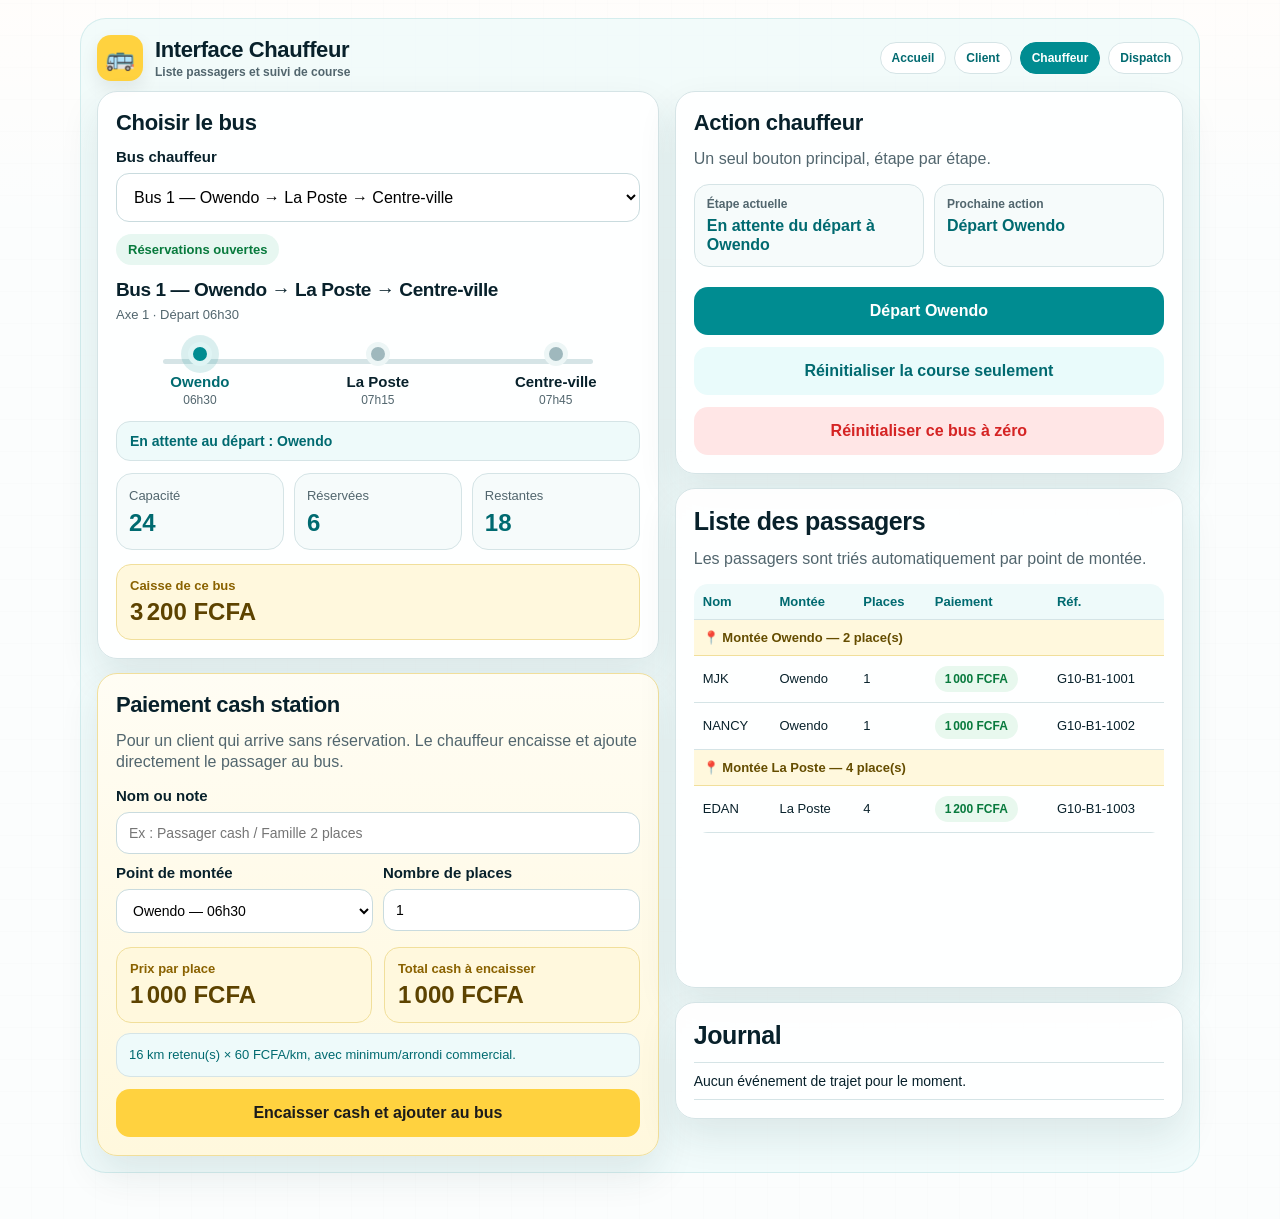
==== chauffeur.html @ 93cd8a5d "Add files via upload" ====
<!DOCTYPE html>
<html lang="fr">
<head>
  <meta charset="UTF-8" />
  <meta name="viewport" content="width=device-width, initial-scale=1.0" />
  <title>G10 TP Transport — Interface Chauffeur</title>
  <link rel="stylesheet" href="styles.css" />
  <style>
    body{
      background:
        linear-gradient(rgba(255,255,255,.78), rgba(255,255,255,.78)),
        repeating-linear-gradient(0deg, transparent 0 31px, rgba(0,0,0,.08) 32px),
        repeating-linear-gradient(90deg, transparent 0 31px, rgba(0,0,0,.08) 32px),
        linear-gradient(180deg,#fff7ef 0%,#eef7f7 18%,#edf7f6 100%);
    }

    .driver-shell{
      max-width: 1120px;
      margin: 0 auto;
      padding: 16px;
      background: rgba(238, 250, 250, .72);
      border: 1px solid rgba(0,140,145,.12);
      border-radius: 26px;
    }

    .driver-main{
      display:grid;
      grid-template-columns: 1.05fr .95fr;
      gap:16px;
      align-items:start;
    }

    .driver-left,
    .driver-right{
      display:flex;
      flex-direction:column;
      gap:14px;
    }

    .compact-card{
      margin-bottom:0;
      padding:18px;
      border-radius:20px;
    }

    .driver-top{
      display:flex;
      align-items:center;
      justify-content:space-between;
      gap:12px;
      margin-bottom:10px;
      flex-wrap:wrap;
    }

    .driver-title{
      display:flex;
      align-items:center;
      gap:12px;
    }

    .mini-logo{
      width:46px;
      height:46px;
      border-radius:14px;
      background:var(--yellow);
      display:grid;
      place-items:center;
      font-size:24px;
      box-shadow:0 8px 18px rgba(0,0,0,.08);
    }

    .driver-title h1{
      font-size:22px;
      margin:0;
    }

    .driver-title p{
      margin:2px 0 0;
      color:var(--muted);
      font-size:12px;
      font-weight:700;
    }

    .top-nav{
      display:flex;
      gap:8px;
      justify-content:flex-end;
      flex-wrap:wrap;
    }

    .top-nav a{
      text-decoration:none;
      padding:8px 11px;
      border-radius:999px;
      font-size:12px;
      font-weight:900;
      color:var(--teal-dark);
      background:#fff;
      border:1px solid var(--line);
    }

    .top-nav a.active{
      color:#fff;
      background:var(--teal);
      border-color:var(--teal);
    }

    .section-title{
      margin:0 0 12px;
      font-size:22px;
      letter-spacing:-.35px;
    }

    .route-card-title{
      margin-top:12px;
    }

    .route-card-title h2{
      margin:4px 0 6px;
      font-size:19px;
    }

    .route-card-title .small{
      margin:0;
    }

    .timeline{
      margin:18px 0 14px;
    }

    .stats.compact-stats{
      grid-template-columns:repeat(3,1fr);
      gap:10px;
      margin-top:12px;
    }

    .stats.compact-stats .stat{
      min-height:72px;
      padding:12px;
    }

    .stats.compact-stats .stat strong{
      font-size:24px;
    }

    .driver-action-grid{
      display:grid;
      grid-template-columns:1fr 1fr;
      gap:10px;
      margin:12px 0;
    }

    .driver-action-box{
      background:var(--soft);
      border:1px solid var(--line);
      border-radius:15px;
      padding:12px;
      min-height:76px;
    }

    .driver-action-box span{
      display:block;
      color:var(--muted);
      font-size:12px;
      font-weight:800;
      margin-bottom:5px;
    }

    .driver-action-box strong{
      display:block;
      font-size:16px;
      color:var(--teal-dark);
      line-height:1.2;
    }

    .primary-action{
      background:var(--teal);
      color:white;
      margin-top:8px;
    }

    .cash-panel{
      margin-bottom:0;
    }

    .cash-panel h2{
      font-size:22px;
    }

    .cash-grid{
      display:grid;
      grid-template-columns:1fr 1fr;
      gap:10px;
    }

    .cash-grid .full{
      grid-column:1/-1;
    }

    .cash-grid input,
    .cash-grid select{
      padding:12px;
      font-size:14px;
    }

    .price-box{
      padding:13px;
      border-radius:15px;
    }

    .price-box strong{
      font-size:24px;
    }

    .passenger-card{
      min-height: 500px;
    }

    .passenger-card table{
      font-size:13px;
    }

    .passenger-card th,
    .passenger-card td{
      padding:10px 9px;
      font-size:13px;
    }

    .message{
      margin-top:10px;
    }

    @media(max-width: 980px){
      .driver-main{
        grid-template-columns:1fr;
      }
      .passenger-card{
        min-height:auto;
      }
    }

    @media(max-width: 640px){
      .driver-shell{
        padding:10px;
        border-radius:18px;
      }
      .compact-card{
        padding:15px;
      }
      .driver-action-grid,
      .cash-grid,
      .stats.compact-stats{
        grid-template-columns:1fr;
      }
      .top-nav{
        justify-content:flex-start;
      }
    }
  </style>
</head>
<body>
  <main class="page">
    <section class="driver-shell">
      <div class="driver-top">
        <div class="driver-title">
          <div class="mini-logo">🚌</div>
          <div>
            <h1>Interface Chauffeur</h1>
            <p>Liste passagers et suivi de course</p>
          </div>
        </div>

        <nav class="top-nav">
          <a href="index.html">Accueil</a>
          <a href="client.html">Client</a>
          <a class="active" href="chauffeur.html">Chauffeur</a>
          <a href="dispatch.html">Dispatch</a>
        </nav>
      </div>

      <section class="driver-main">
        <div class="driver-left">
          <article class="card compact-card">
            <h2 class="section-title">Choisir le bus</h2>

            <label for="busSelect">Bus chauffeur</label>
            <select id="busSelect"></select>

            <div id="busInfo" class="route-card-title"></div>

            <div id="timeline"></div>

            <div class="stats compact-stats">
              <div class="stat"><span>Capacité</span><strong>24</strong></div>
              <div class="stat"><span>Réservées</span><strong id="reservedTotal">0</strong></div>
              <div class="stat"><span>Restantes</span><strong id="remainingTotal">24</strong></div>
            </div>

            <div class="price-box">
              <span>Caisse de ce bus</span>
              <strong id="busRevenue">0 FCFA</strong>
            </div>
          </article>

          <article class="card compact-card cash-panel">
            <h2>Paiement cash station</h2>
            <p class="muted">Pour un client qui arrive sans réservation. Le chauffeur encaisse et ajoute directement le passager au bus.</p>

            <div class="cash-grid">
              <div class="full">
                <label for="cashName">Nom ou note</label>
                <input id="cashName" type="text" placeholder="Ex : Passager cash / Famille 2 places" />
              </div>

              <div>
                <label for="cashBoarding">Point de montée</label>
                <select id="cashBoarding"></select>
              </div>

              <div>
                <label for="cashSeats">Nombre de places</label>
                <input id="cashSeats" type="number" min="1" max="24" value="1" />
              </div>
            </div>

            <div class="price-grid">
              <div class="price-box">
                <span>Prix par place</span>
                <strong id="cashFarePerSeat">—</strong>
              </div>
              <div class="price-box">
                <span>Total cash à encaisser</span>
                <strong id="cashFareTotal">—</strong>
              </div>
            </div>

            <div class="tariff-note" id="cashFareNote">Tarif calculé à 60 FCFA/km, minimum 300 FCFA.</div>

            <button class="primary" id="cashBtn">Encaisser cash et ajouter au bus</button>
          </article>
        </div>

        <div class="driver-right">
          <article class="card compact-card">
            <h2 class="section-title">Action chauffeur</h2>
            <p class="muted">Un seul bouton principal, étape par étape.</p>

            <div class="driver-action-grid">
              <div class="driver-action-box">
                <span>Étape actuelle</span>
                <strong id="currentStep">—</strong>
              </div>
              <div class="driver-action-box">
                <span>Prochaine action</span>
                <strong id="nextAction">—</strong>
              </div>
            </div>

            <button class="primary-action" id="driverBtn">Action</button>
            <button class="secondary" id="resetTripBtn">Réinitialiser la course seulement</button>
            <button class="danger" id="resetBusBtn">Réinitialiser ce bus à zéro</button>

            <div id="message" class="message"></div>
          </article>

          <article class="card compact-card passenger-card">
            <h2>Liste des passagers</h2>
            <p class="muted">Les passagers sont triés automatiquement par point de montée.</p>
            <div id="reservationTable"></div>
          </article>

          <article class="card compact-card">
            <h2>Journal</h2>
            <ul id="tripLog" class="log"></ul>
          </article>
        </div>
      </section>
    </section>
  </main>

  <script src="app.js"></script>
  <script>
    const busSelect = document.getElementById("busSelect");
    const timeline = document.getElementById("timeline");
    const busInfo = document.getElementById("busInfo");
    const reservationTable = document.getElementById("reservationTable");
    const msg = document.getElementById("message");
    const cashBoarding = document.getElementById("cashBoarding");

    G10TP.fillBusSelect(busSelect);

    function currentBusId(){ return busSelect.value; }

    function render(){
      const state = G10TP.loadState();
      const busDef = G10TP.getBusDef(currentBusId());
      const busState = state.buses[currentBusId()];
      const status = G10TP.currentStatus(busState);
      const step = G10TP.getStepText(busDef, busState);

      busInfo.innerHTML = `
        <span class="${status.cls}">${status.label}</span>
        <h2>${busDef.label} — ${busDef.routeName}</h2>
        <p class="small">${busDef.axis} · Départ ${busDef.startTime}</p>
      `;

      const previousCashBoarding = cashBoarding.value;
      G10TP.fillBoardingSelect(cashBoarding, busDef);
      if(previousCashBoarding){
        const exists = [...cashBoarding.options].some(o => o.value === previousCashBoarding);
        if(exists) cashBoarding.value = previousCashBoarding;
      }

      G10TP.renderTimeline(timeline, busDef, busState);
      document.getElementById("reservedTotal").textContent = G10TP.totalReserved(busState);
      document.getElementById("remainingTotal").textContent = G10TP.remainingSeats(busState);
      document.getElementById("busRevenue").textContent = G10TP.formatMoney(G10TP.busRevenue(busState));

      document.getElementById("currentStep").textContent = step.current;
      document.getElementById("nextAction").textContent = step.action;
      document.getElementById("driverBtn").textContent = step.action;
      document.getElementById("driverBtn").disabled = G10TP.isTripFinished(busDef, busState);

      G10TP.renderReservationTable(reservationTable, busDef, busState);
      updateCashFare();

      if(busState.log.length === 0){
        document.getElementById("tripLog").innerHTML = "<li>Aucun événement de trajet pour le moment.</li>";
      } else {
        document.getElementById("tripLog").innerHTML = busState.log.map(item => `<li><time>${item.time}</time>${item.text}</li>`).join("");
      }
    }

    function show(text, type="ok"){
      msg.textContent = text;
      msg.className = "message " + (type === "error" ? "err" : type === "info" ? "info" : "ok");
    }

    function updateCashFare(){
      const seats = parseInt(document.getElementById("cashSeats").value, 10) || 0;
      const fare = G10TP.farePerSeat(currentBusId(), cashBoarding.value);
      const km = G10TP.kmForFare(currentBusId(), cashBoarding.value);

      document.getElementById("cashFarePerSeat").textContent = G10TP.formatMoney(fare);
      document.getElementById("cashFareTotal").textContent = fare === null ? "Tarif à confirmer" : G10TP.formatMoney(fare * seats);
      document.getElementById("cashFareNote").textContent = fare === null
        ? "Tarif à confirmer après validation de la distance."
        : `${km} km retenu(s) × 60 FCFA/km, avec minimum/arrondi commercial.`;

      document.getElementById("cashBtn").disabled = fare === null;
    }

    document.getElementById("cashBtn").addEventListener("click", () => {
      const result = G10TP.addCashPassenger(currentBusId(), {
        name:document.getElementById("cashName").value,
        boarding:cashBoarding.value,
        seats:parseInt(document.getElementById("cashSeats").value, 10)
      });

      render();
      show(result.message, result.ok ? "ok" : "error");

      if(result.ok){
        document.getElementById("cashName").value = "";
        document.getElementById("cashSeats").value = 1;
      }
    });

    document.getElementById("cashSeats").addEventListener("input", updateCashFare);
    cashBoarding.addEventListener("change", updateCashFare);

    document.getElementById("driverBtn").addEventListener("click", () => {
      G10TP.advanceTrip(currentBusId());
      render();
      show("Étape de course mise à jour.");
    });

    document.getElementById("resetTripBtn").addEventListener("click", () => {
      G10TP.resetTripOnly(currentBusId());
      render();
      show("Course réinitialisée. Les passagers sont conservés.", "info");
    });

    document.getElementById("resetBusBtn").addEventListener("click", () => {
      G10TP.resetBusFull(currentBusId());
      render();
      show("Bus réinitialisé : course, journal et passagers supprimés.");
    });

    busSelect.addEventListener("change", render);
    render();
  </script>
</body>
</html>
---- styles.css ----
:root{
  --teal:#008c91;
  --teal-dark:#006a70;
  --yellow:#ffd23f;
  --bg:#eef7f7;
  --card:#fff;
  --text:#08212b;
  --muted:#52666e;
  --line:#d5e4e6;
  --green:#e8f8ee;
  --green-text:#087a3d;
  --red:#ffe4e4;
  --red-text:#c02121;
  --blue:#e8f1ff;
  --blue-text:#1553a3;
  --orange:#fff4de;
  --orange-text:#a25d00;
  --soft:#f6fbfb;
}
*{box-sizing:border-box}
body{
  margin:0;
  font-family:Arial, Helvetica, sans-serif;
  background:linear-gradient(180deg,#fff7ef 0%,var(--bg) 18%,#edf7f6 100%);
  color:var(--text);
}
.page{max-width:1180px;margin:0 auto;padding:18px 18px 46px}
.topbar{
  display:flex;align-items:center;justify-content:space-between;gap:14px;margin-bottom:16px;flex-wrap:wrap;
}
.brand{display:flex;align-items:center;gap:14px}
.logo{
  width:60px;height:60px;border-radius:18px;background:var(--yellow);
  display:grid;place-items:center;font-size:31px;box-shadow:0 8px 18px rgba(0,0,0,.08);flex:0 0 auto;
}
h1{margin:0;font-size:25px;letter-spacing:-.4px}
.brand p{margin:3px 0 0;color:var(--muted);font-size:14px}
.nav{display:flex;gap:8px;flex-wrap:wrap}
.nav a{
  text-decoration:none;background:#fff;border:1px solid var(--line);color:var(--teal-dark);
  padding:10px 13px;border-radius:999px;font-weight:900;font-size:14px;
}
.nav a.active{background:var(--teal);color:white;border-color:var(--teal)}
.card{
  background:rgba(255,255,255,.94);
  border:1px solid var(--line);border-radius:24px;padding:24px;
  box-shadow:0 18px 38px rgba(26,66,72,.10);margin-bottom:18px;
}
.grid{display:grid;grid-template-columns:1fr 1fr;gap:18px;align-items:start}
.grid-3{display:grid;grid-template-columns:repeat(3,1fr);gap:14px}
h2,h3{margin:0 0 12px;letter-spacing:-.4px}
h2{font-size:25px} h3{font-size:22px}
.muted{color:var(--muted);line-height:1.35;margin:0 0 14px}
.pill{
  display:inline-block;padding:8px 12px;border-radius:999px;font-weight:900;font-size:13px;margin-bottom:10px;
}
.pill-open{background:#e7f7f1;color:var(--green-text)}
.pill-full{background:#ffe4e4;color:var(--red-text)}
.pill-road{background:var(--blue);color:var(--blue-text)}
.pill-stop{background:var(--orange);color:var(--orange-text)}
.pill-neutral{background:#eefafa;color:var(--teal-dark)}
.stats{display:grid;grid-template-columns:repeat(3,1fr);gap:12px;margin:16px 0 4px}
.stat{
  background:var(--soft);border:1px solid var(--line);border-radius:16px;padding:14px;min-height:80px;
}
.stat span{color:var(--muted);font-size:13px}
.stat strong{display:block;margin-top:5px;font-size:28px;color:var(--teal-dark)}
label{display:block;font-weight:900;margin-bottom:8px;font-size:15px}
input,select{
  width:100%;padding:14px 13px;border:1px solid #c9dbde;border-radius:13px;font-size:16px;background:#fff;
}
input:focus,select:focus{outline:2px solid rgba(0,140,145,.18);border-color:var(--teal)}
.form-grid{display:grid;grid-template-columns:1fr 1fr;gap:13px}
.full{grid-column:1/-1}
button{
  width:100%;border:0;border-radius:14px;padding:15px 16px;font-weight:900;cursor:pointer;font-size:16px;margin-top:12px;
}
button:disabled{opacity:.55;cursor:not-allowed}
.primary{background:var(--yellow);color:#1b1b1b}
.driver-btn{background:var(--teal);color:white}
.secondary{background:#e9fbfb;color:var(--teal-dark)}
.danger{background:#ffe6e6;color:#d52424}
.message{margin-top:15px;padding:13px 14px;border-radius:13px;display:none;line-height:1.35}
.ok{display:block;background:var(--green);border:1px solid #bceacb;color:var(--green-text)}
.err{display:block;background:var(--red);border:1px solid #ffc7c7;color:var(--red-text)}
.info{display:block;background:var(--blue);border:1px solid #cbdcff;color:var(--blue-text)}
.timeline{display:grid;grid-template-columns:repeat(4,1fr);gap:10px;position:relative;margin:24px 4px 20px}
.timeline:before{
  content:"";position:absolute;height:5px;background:var(--line);left:9%;right:9%;top:17px;border-radius:999px;z-index:0;
}
.timeline.stops-3{grid-template-columns:repeat(3,1fr)}
.timeline.progress-0:before{background:var(--line)}
.timeline.progress-1:before{background:linear-gradient(90deg,var(--teal) 0%,var(--teal) 25%,var(--line) 25%,var(--line) 100%)}
.timeline.progress-2:before{background:linear-gradient(90deg,var(--teal) 0%,var(--teal) 50%,var(--line) 50%,var(--line) 100%)}
.timeline.progress-3:before{background:linear-gradient(90deg,var(--teal) 0%,var(--teal) 75%,var(--line) 75%,var(--line) 100%)}
.timeline.progress-4:before{background:var(--teal)}
.stop{text-align:center;position:relative;z-index:1}
.dot{
  width:24px;height:24px;border-radius:50%;background:#9fb8bd;border:5px solid #edf6f6;margin:0 auto 7px;
}
.stop.done .dot,.stop.active .dot{background:var(--teal);border-color:#dff4f4}
.stop.active strong{color:var(--teal-dark)}
.stop strong{display:block;font-size:15px}
.stop span{display:block;color:var(--muted);font-size:12px;margin-top:3px}
table{width:100%;border-collapse:collapse;margin-top:12px;overflow:hidden;border-radius:14px}
th{background:#eefafa;color:var(--teal-dark);text-align:left;padding:12px 10px;font-size:14px;border-bottom:1px solid var(--line)}
td{padding:11px 10px;border-bottom:1px solid var(--line);font-size:14px}
.group-row td{background:#fff8dd;color:#654d00;font-weight:900;border-bottom:1px solid #f1df9b}
.empty{text-align:center;color:var(--muted);padding:20px 12px;border:1px dashed var(--line);border-radius:14px;background:#fbffff;margin-top:12px}
.bus-card{
  border:1px solid var(--line);border-radius:18px;padding:16px;background:#fbffff;
}
.bus-card h3{font-size:19px;margin-bottom:6px}
.small{font-size:13px;color:var(--muted);line-height:1.3}
.log{list-style:none;padding:0;margin:12px 0 0;border-top:1px solid var(--line)}
.log li{padding:10px 0;border-bottom:1px solid var(--line);font-size:14px}
.log time{color:var(--muted);font-weight:900;margin-right:8px}
@media(max-width:900px){
  .grid,.grid-3,.stats,.form-grid{grid-template-columns:1fr}
  .page{padding:12px}.card{padding:19px}.timeline{grid-template-columns:1fr}.timeline:before{display:none}
}


/* V2 Dispatch status enhancements */
.status-line{
  margin:10px 0 0;
  font-weight:900;
  font-size:14px;
  color:var(--teal-dark);
}
.status-line.road{color:var(--blue-text)}
.status-line.stop{color:var(--orange-text)}
.status-line.wait{color:var(--muted)}
.status-line.done{color:var(--green-text)}
.status-line.full{color:var(--red-text)}

.bus-card.bus-open{border-left:7px solid #17a66a}
.bus-card.bus-partial{border-left:7px solid var(--yellow)}
.bus-card.bus-full{border-left:7px solid #d52424}
.bus-card.bus-road{border-left:7px solid #1553a3}
.bus-card.bus-stop{border-left:7px solid #a25d00}
.bus-card.bus-done{border-left:7px solid #087a3d}

.stat.full{
  background:#ffe4e4;
  border-color:#ffc7c7;
}
.stat.full span,
.stat.full strong{
  color:#c02121;
}
.stat.partial{
  background:#fff8dd;
  border-color:#f1df9b;
}
.stat.partial span,
.stat.partial strong{
  color:#8a6200;
}
.stat.open{
  background:#e8f8ee;
  border-color:#bceacb;
}
.stat.open span,
.stat.open strong{
  color:#087a3d;
}
.stat.zero{
  background:#f1f4f5;
  border-color:#d6dee0;
}
.stat.zero span,
.stat.zero strong{
  color:#6b7b80;
}

.badge-row{
  display:flex;
  flex-wrap:wrap;
  gap:8px;
  margin:8px 0 10px;
}
.badge{
  display:inline-block;
  padding:6px 10px;
  border-radius:999px;
  font-weight:900;
  font-size:12px;
}
.badge-full{background:#ffe4e4;color:#c02121}
.badge-partial{background:#fff4de;color:#a25d00}
.badge-open{background:#e7f7f1;color:#087a3d}
.badge-road{background:#e8f1ff;color:#1553a3}
.badge-stop{background:#fff4de;color:#a25d00}
.badge-wait{background:#eefafa;color:#006a70}
.badge-done{background:#e8f8ee;color:#087a3d}


/* V3 Dynamic route timeline */
.timeline{
  --progress:0%;
}
.timeline:before{
  background:var(--line) !important;
}
.timeline:after{
  content:"";
  position:absolute;
  height:5px;
  background:var(--teal);
  left:9%;
  top:17px;
  width:calc((82%) * var(--progress-num, 0));
  border-radius:999px;
  z-index:0;
  transition:width .35s ease;
}
.timeline.stops-3:after{
  left:11%;
  width:calc((78%) * var(--progress-num, 0));
}
.timeline.progress-0:after{--progress-num:0}
.timeline.progress-1:after{--progress-num:.5}
.timeline.progress-2:after{--progress-num:.5}
.timeline.progress-3:after{--progress-num:1}
.timeline.progress-4:after{--progress-num:1}

.timeline .stop.active .dot{
  box-shadow:0 0 0 7px rgba(0,140,145,.14);
}
.timeline .stop.moving .dot{
  background:var(--yellow);
  border-color:#fff4bd;
  box-shadow:0 0 0 7px rgba(255,210,63,.25);
}
.timeline .stop.moving strong{
  color:#8a6200;
}
.route-motion{
  margin-top:12px;
  padding:11px 13px;
  border-radius:14px;
  background:#e8f1ff;
  border:1px solid #cbdcff;
  color:#1553a3;
  font-weight:900;
  font-size:14px;
}
.route-motion.stop{
  background:#fff4de;
  border-color:#f1df9b;
  color:#a25d00;
}
.route-motion.wait{
  background:#eefafa;
  border-color:#d5e4e6;
  color:#006a70;
}
.route-motion.done{
  background:#e8f8ee;
  border-color:#bceacb;
  color:#087a3d;
}


/* V4 — Paiement / tarifs */
.price-box{
  background:#fff8dd;
  border:1px solid #f1df9b;
  border-radius:18px;
  padding:16px;
  margin-top:14px;
}
.price-box span{
  display:block;
  color:#8a6200;
  font-size:13px;
  font-weight:900;
}
.price-box strong{
  display:block;
  margin-top:5px;
  color:#5d4300;
  font-size:30px;
}
.price-grid{
  display:grid;
  grid-template-columns:1fr 1fr;
  gap:12px;
}
.payment-paid{
  background:#e8f8ee;
  color:#087a3d;
}
.payment-cash{
  background:#fff4de;
  color:#a25d00;
}
.payment-pending{
  background:#ffe4e4;
  color:#c02121;
}
.cash-panel{
  background:linear-gradient(180deg,#fffdf4,#fff8dd);
  border:1px solid #f1df9b;
  border-radius:20px;
  padding:18px;
}
.money{
  font-weight:900;
  color:#006a70;
}
.tariff-note{
  margin-top:10px;
  padding:12px;
  border-radius:14px;
  background:#eefafa;
  border:1px solid #d5e4e6;
  color:#006a70;
  font-size:13px;
  line-height:1.35;
}
@media(max-width:900px){
  .price-grid{grid-template-columns:1fr}
}
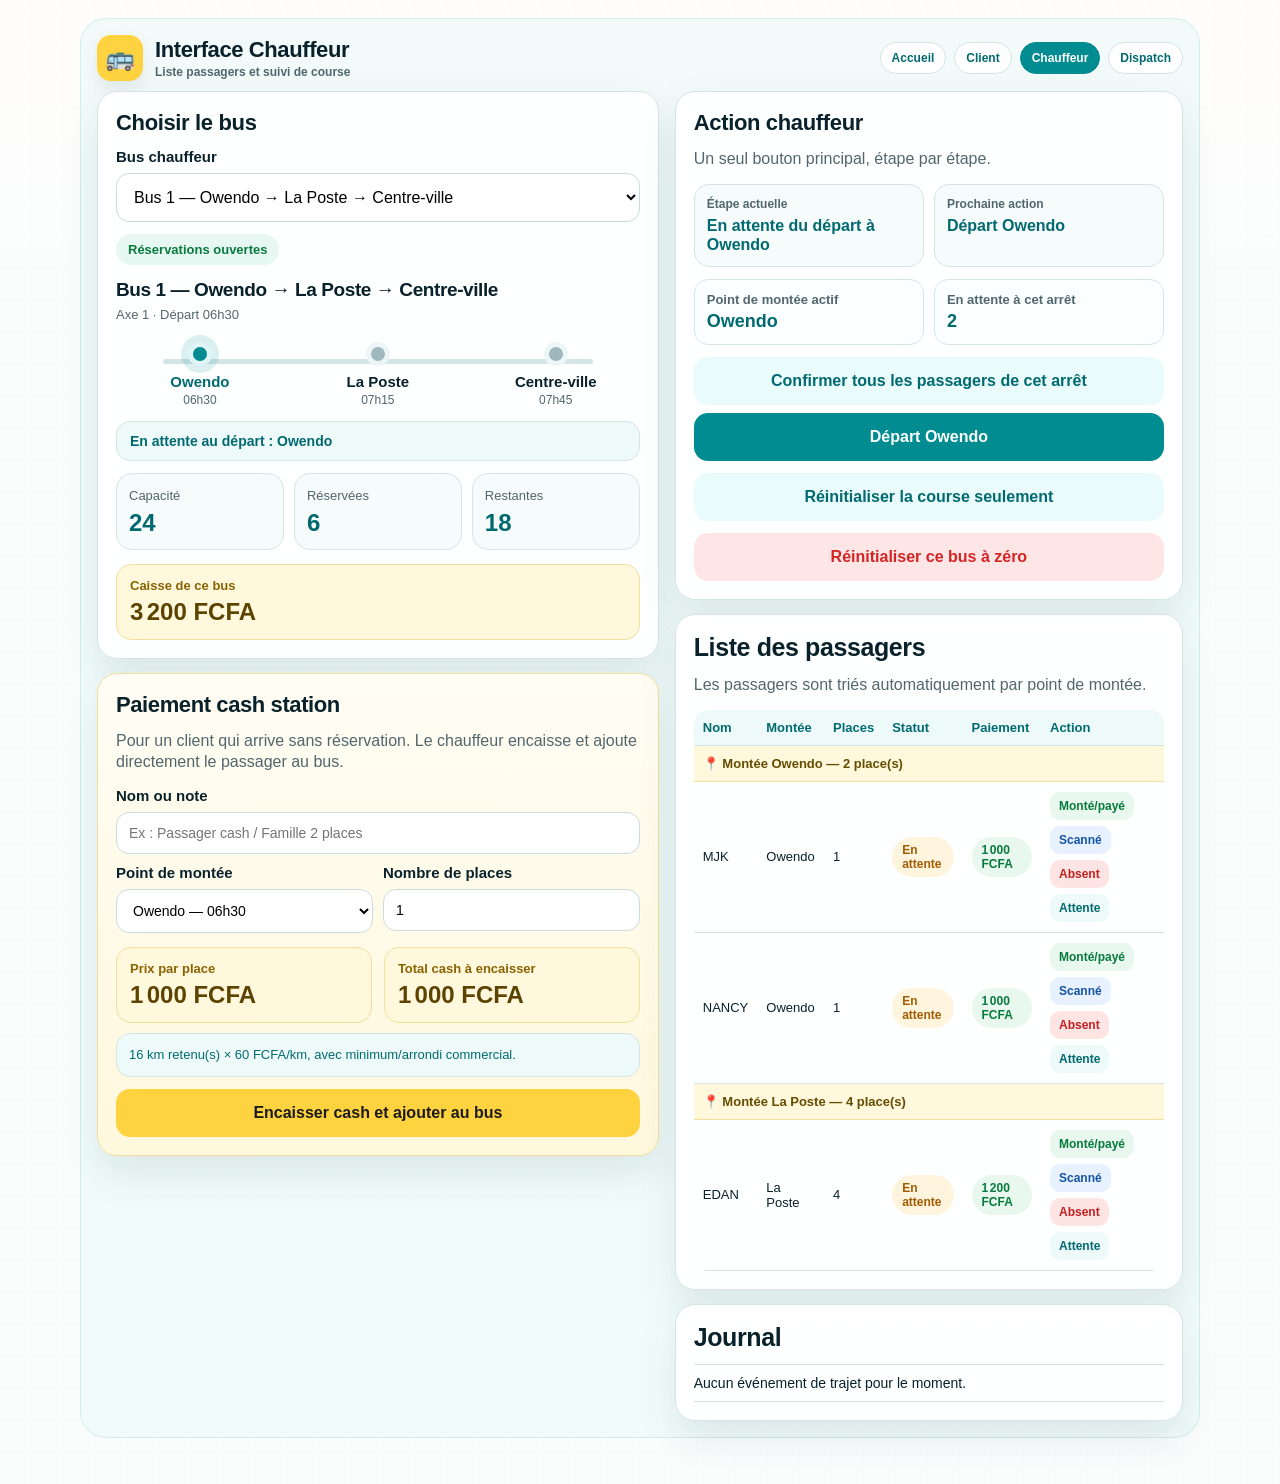
==== commit 6e1a985f: "Add files via upload" ====
--- a/chauffeur.html
+++ b/chauffeur.html
@@ -356,6 +356,18 @@
               </div>
             </div>
 
+            <div class="stop-actions">
+              <div class="stop-action-box">
+                <span>Point de montée actif</span>
+                <strong id="activeBoardingStop">—</strong>
+              </div>
+              <div class="stop-action-box">
+                <span>En attente à cet arrêt</span>
+                <strong id="waitingAtStop">0</strong>
+              </div>
+            </div>
+
+            <button class="secondary" id="confirmAllBtn">Confirmer tous les passagers de cet arrêt</button>
             <button class="primary-action" id="driverBtn">Action</button>
             <button class="secondary" id="resetTripBtn">Réinitialiser la course seulement</button>
             <button class="danger" id="resetBusBtn">Réinitialiser ce bus à zéro</button>
@@ -421,7 +433,16 @@
       document.getElementById("driverBtn").textContent = step.action;
       document.getElementById("driverBtn").disabled = G10TP.isTripFinished(busDef, busState);
 
-      G10TP.renderReservationTable(reservationTable, busDef, busState);
+      const activeStop = G10TP.currentBoardingStopForDeparture(busDef, busState);
+      document.getElementById("activeBoardingStop").textContent = activeStop || "Aucun";
+      const waitingAtStop = activeStop
+        ? busState.reservations
+            .filter(r => r.boarding === activeStop && G10TP.passengerStatusLabel(r) === "En attente")
+            .reduce((sum, r) => sum + Number(r.seats || 0), 0)
+        : 0;
+      document.getElementById("waitingAtStop").textContent = waitingAtStop;
+
+      renderPassengerActions(busDef, busState);
       updateCashFare();
 
       if(busState.log.length === 0){
@@ -434,6 +455,93 @@
     function show(text, type="ok"){
       msg.textContent = text;
       msg.className = "message " + (type === "error" ? "err" : type === "info" ? "info" : "ok");
+    }
+
+
+    function renderPassengerActions(busDef, busState){
+      if(busState.reservations.length === 0){
+        reservationTable.innerHTML = '<div class="empty">Aucun passager pour ce bus.</div>';
+        return;
+      }
+
+      const sorted = G10TP.sortedReservations
+        ? G10TP.sortedReservations(busDef, busState)
+        : [...busState.reservations];
+
+      let html = `
+        <table>
+          <thead>
+            <tr>
+              <th>Nom</th>
+              <th>Montée</th>
+              <th>Places</th>
+              <th>Statut</th>
+              <th>Paiement</th>
+              <th>Action</th>
+            </tr>
+          </thead>
+          <tbody>
+      `;
+
+      let currentGroup = "";
+
+      sorted.forEach(r => {
+        if(r.boarding !== currentGroup){
+          currentGroup = r.boarding;
+          const groupSeats = busState.reservations
+            .filter(x => x.boarding === currentGroup)
+            .reduce((sum, x) => sum + Number(x.seats || 0), 0);
+
+          html += `
+            <tr class="group-row">
+              <td colspan="6">📍 Montée ${currentGroup} — ${groupSeats} place(s)</td>
+            </tr>
+          `;
+        }
+
+        const status = G10TP.passengerStatusLabel(r);
+        const disabledBoarded = status === "Monté et payé" ? "disabled" : "";
+        const disabledScanned = status === "Monté et scanné" ? "disabled" : "";
+        const disabledAbsent = status === "Absent" ? "disabled" : "";
+
+        html += `
+          <tr>
+            <td>${escapeHtml(r.name)}</td>
+            <td>${escapeHtml(r.boarding)}</td>
+            <td>${r.seats}</td>
+            <td><span class="badge ${G10TP.passengerStatusClass(r)}">${escapeHtml(status)}</span></td>
+            <td><span class="badge ${r.paymentMethod === "Cash chauffeur" ? "payment-cash" : "payment-paid"}">${G10TP.formatMoney(r.totalAmount || 0)}</span></td>
+            <td>
+              <div class="passenger-actions">
+                <button class="btn-mini-ok" data-status="Monté et payé" data-passenger="${r.id}" ${disabledBoarded}>Monté/payé</button>
+                <button class="btn-mini-scan" data-status="Monté et scanné" data-passenger="${r.id}" ${disabledScanned}>Scanné</button>
+                <button class="btn-mini-absent" data-status="Absent" data-passenger="${r.id}" ${disabledAbsent}>Absent</button>
+                <button class="btn-mini-reset" data-status="En attente" data-passenger="${r.id}">Attente</button>
+              </div>
+            </td>
+          </tr>
+        `;
+      });
+
+      html += "</tbody></table>";
+      reservationTable.innerHTML = html;
+
+      reservationTable.querySelectorAll("button[data-passenger]").forEach(btn => {
+        btn.addEventListener("click", () => {
+          const result = G10TP.setPassengerStatus(currentBusId(), btn.dataset.passenger, btn.dataset.status);
+          render();
+          show(result.message, result.ok ? "ok" : "error");
+        });
+      });
+    }
+
+    function escapeHtml(value){
+      return String(value ?? "")
+        .replaceAll("&","&amp;")
+        .replaceAll("<","&lt;")
+        .replaceAll(">","&gt;")
+        .replaceAll('"',"&quot;")
+        .replaceAll("'","&#039;");
     }
 
     function updateCashFare(){
@@ -469,6 +577,12 @@
     document.getElementById("cashSeats").addEventListener("input", updateCashFare);
     cashBoarding.addEventListener("change", updateCashFare);
 
+    document.getElementById("confirmAllBtn").addEventListener("click", () => {
+      const result = G10TP.confirmAllAtCurrentStop(currentBusId());
+      render();
+      show(result.message, result.ok ? "ok" : "error");
+    });
+
     document.getElementById("driverBtn").addEventListener("click", () => {
       G10TP.advanceTrip(currentBusId());
       render();
--- a/styles.css
+++ b/styles.css
@@ -324,3 +324,155 @@
 @media(max-width:900px){
   .price-grid{grid-template-columns:1fr}
 }
+
+
+/* V6 — Dispatch info passenger details */
+.info-btn{
+  margin-top:10px;
+  background:#ffffff;
+  color:var(--teal-dark);
+  border:1px solid var(--line);
+  padding:10px 12px;
+  font-size:14px;
+}
+.info-btn:hover{
+  background:#eefafa;
+}
+.dispatch-card-actions{
+  display:grid;
+  grid-template-columns:1fr;
+  gap:8px;
+  margin-top:10px;
+}
+.modal-backdrop{
+  position:fixed;
+  inset:0;
+  background:rgba(8,33,43,.45);
+  display:none;
+  align-items:center;
+  justify-content:center;
+  padding:18px;
+  z-index:999;
+}
+.modal-backdrop.open{
+  display:flex;
+}
+.modal{
+  width:min(920px, 96vw);
+  max-height:88vh;
+  overflow:auto;
+  background:white;
+  border-radius:24px;
+  border:1px solid var(--line);
+  box-shadow:0 28px 80px rgba(0,0,0,.28);
+  padding:22px;
+}
+.modal-head{
+  display:flex;
+  align-items:flex-start;
+  justify-content:space-between;
+  gap:16px;
+  margin-bottom:14px;
+}
+.modal-head h2{
+  margin:0 0 4px;
+}
+.close-btn{
+  width:auto;
+  margin:0;
+  padding:9px 12px;
+  background:#ffe6e6;
+  color:#d52424;
+  border-radius:12px;
+}
+.info-summary{
+  display:grid;
+  grid-template-columns:repeat(3,1fr);
+  gap:12px;
+  margin:14px 0;
+}
+.info-summary .stat{
+  min-height:70px;
+}
+.info-section-title{
+  margin:18px 0 8px;
+  font-size:18px;
+}
+@media(max-width:700px){
+  .info-summary{grid-template-columns:1fr}
+  .modal{padding:16px}
+}
+
+
+/* V7 — Statuts passagers */
+.status-wait{
+  background:#fff4de;
+  color:#a25d00;
+}
+.status-boarded{
+  background:#e8f8ee;
+  color:#087a3d;
+}
+.status-scanned{
+  background:#e8f1ff;
+  color:#1553a3;
+}
+.status-absent{
+  background:#ffe4e4;
+  color:#c02121;
+}
+.passenger-actions{
+  display:flex;
+  gap:6px;
+  flex-wrap:wrap;
+}
+.passenger-actions button{
+  width:auto;
+  margin:0;
+  padding:7px 9px;
+  font-size:12px;
+  border-radius:10px;
+}
+.btn-mini-ok{
+  background:#e8f8ee;
+  color:#087a3d;
+}
+.btn-mini-scan{
+  background:#e8f1ff;
+  color:#1553a3;
+}
+.btn-mini-absent{
+  background:#ffe4e4;
+  color:#c02121;
+}
+.btn-mini-reset{
+  background:#eefafa;
+  color:#006a70;
+}
+.stop-actions{
+  display:grid;
+  grid-template-columns:1fr 1fr;
+  gap:10px;
+  margin:10px 0 0;
+}
+.stop-action-box{
+  border:1px solid var(--line);
+  border-radius:14px;
+  background:#fbffff;
+  padding:12px;
+}
+.stop-action-box span{
+  color:var(--muted);
+  font-size:13px;
+  font-weight:900;
+  display:block;
+  margin-bottom:4px;
+}
+.stop-action-box strong{
+  color:var(--teal-dark);
+  display:block;
+  font-size:18px;
+}
+@media(max-width:700px){
+  .stop-actions{grid-template-columns:1fr}
+}
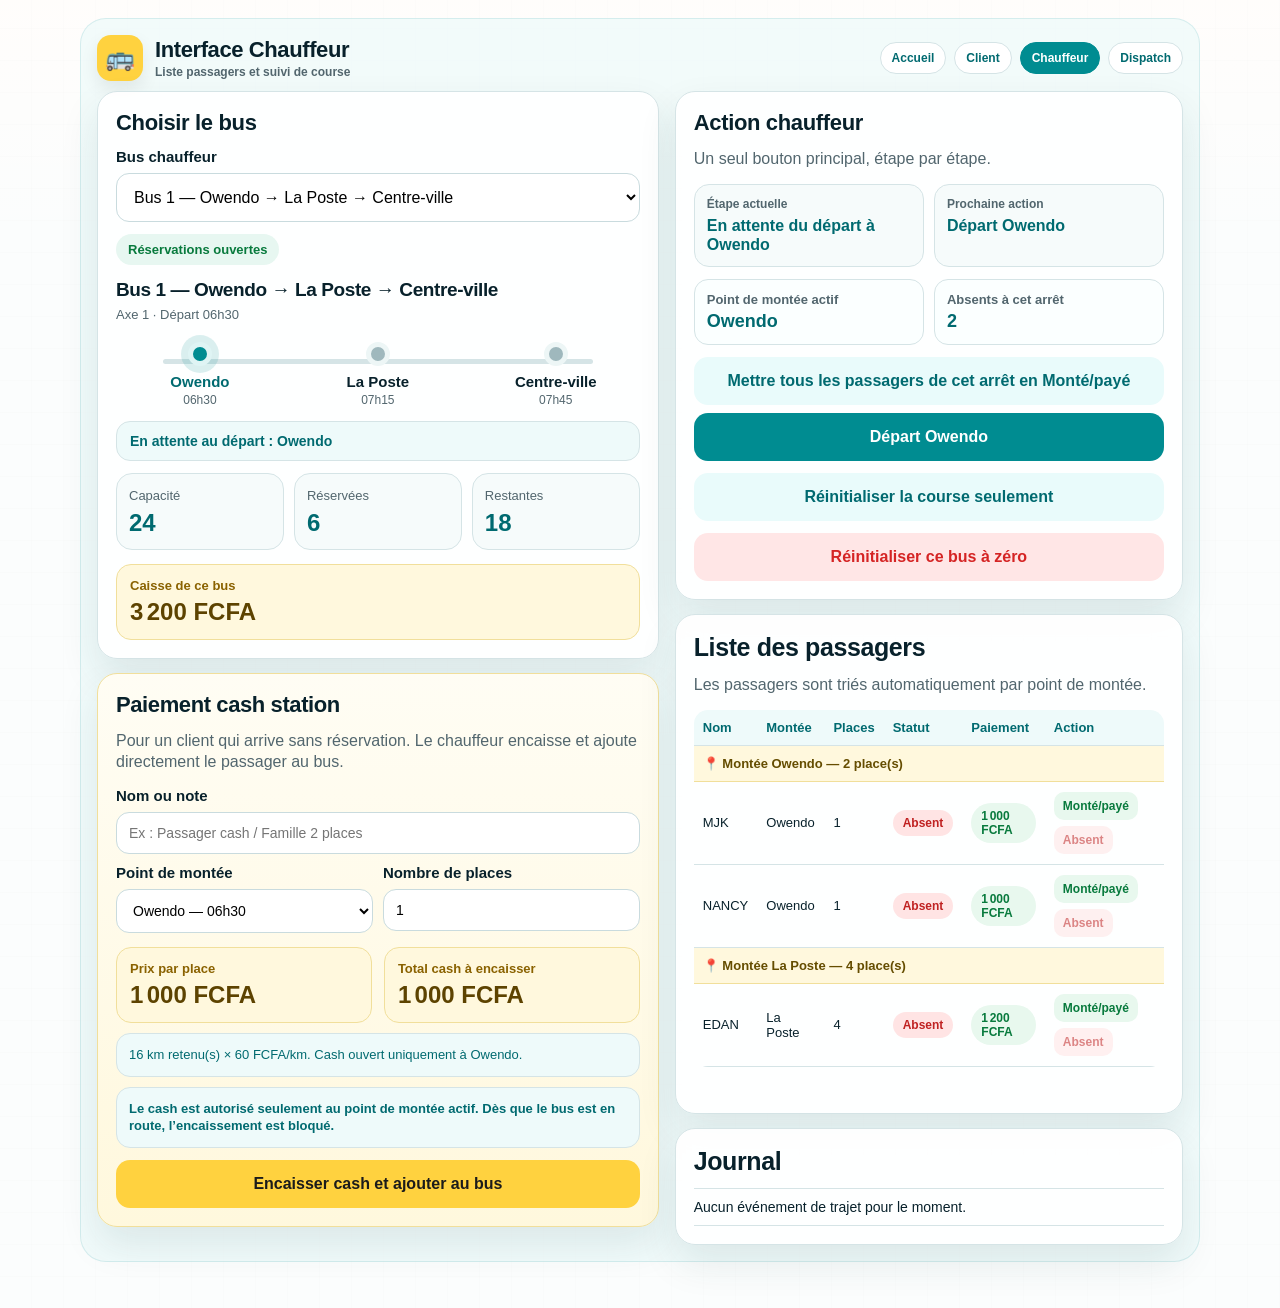
==== commit 53cdbc4a: "Add files via upload" ====
--- a/chauffeur.html
+++ b/chauffeur.html
@@ -334,7 +334,7 @@
               </div>
             </div>
 
-            <div class="tariff-note" id="cashFareNote">Tarif calculé à 60 FCFA/km, minimum 300 FCFA.</div>
+            <div class="tariff-note" id="cashFareNote">Tarif calculé à 60 FCFA/km, minimum 300 FCFA.</div><div class="logic-note">Le cash est autorisé seulement au point de montée actif. Dès que le bus est en route, l’encaissement est bloqué.</div>
 
             <button class="primary" id="cashBtn">Encaisser cash et ajouter au bus</button>
           </article>
@@ -362,12 +362,12 @@
                 <strong id="activeBoardingStop">—</strong>
               </div>
               <div class="stop-action-box">
-                <span>En attente à cet arrêt</span>
+                <span>Absents à cet arrêt</span>
                 <strong id="waitingAtStop">0</strong>
               </div>
             </div>
 
-            <button class="secondary" id="confirmAllBtn">Confirmer tous les passagers de cet arrêt</button>
+            <button class="secondary" id="confirmAllBtn">Mettre tous les passagers de cet arrêt en Monté/payé</button>
             <button class="primary-action" id="driverBtn">Action</button>
             <button class="secondary" id="resetTripBtn">Réinitialiser la course seulement</button>
             <button class="danger" id="resetBusBtn">Réinitialiser ce bus à zéro</button>
@@ -416,11 +416,11 @@
         <p class="small">${busDef.axis} · Départ ${busDef.startTime}</p>
       `;
 
-      const previousCashBoarding = cashBoarding.value;
+      const activeStopForCash = G10TP.currentBoardingStopForDeparture(busDef, busState);
       G10TP.fillBoardingSelect(cashBoarding, busDef);
-      if(previousCashBoarding){
-        const exists = [...cashBoarding.options].some(o => o.value === previousCashBoarding);
-        if(exists) cashBoarding.value = previousCashBoarding;
+      if(activeStopForCash){
+        const exists = [...cashBoarding.options].some(o => o.value === activeStopForCash);
+        if(exists) cashBoarding.value = activeStopForCash;
       }
 
       G10TP.renderTimeline(timeline, busDef, busState);
@@ -437,7 +437,7 @@
       document.getElementById("activeBoardingStop").textContent = activeStop || "Aucun";
       const waitingAtStop = activeStop
         ? busState.reservations
-            .filter(r => r.boarding === activeStop && G10TP.passengerStatusLabel(r) === "En attente")
+            .filter(r => r.boarding === activeStop && G10TP.passengerStatusLabel(r) === "Absent")
             .reduce((sum, r) => sum + Number(r.seats || 0), 0)
         : 0;
       document.getElementById("waitingAtStop").textContent = waitingAtStop;
@@ -501,7 +501,6 @@
 
         const status = G10TP.passengerStatusLabel(r);
         const disabledBoarded = status === "Monté et payé" ? "disabled" : "";
-        const disabledScanned = status === "Monté et scanné" ? "disabled" : "";
         const disabledAbsent = status === "Absent" ? "disabled" : "";
 
         html += `
@@ -514,9 +513,7 @@
             <td>
               <div class="passenger-actions">
                 <button class="btn-mini-ok" data-status="Monté et payé" data-passenger="${r.id}" ${disabledBoarded}>Monté/payé</button>
-                <button class="btn-mini-scan" data-status="Monté et scanné" data-passenger="${r.id}" ${disabledScanned}>Scanné</button>
                 <button class="btn-mini-absent" data-status="Absent" data-passenger="${r.id}" ${disabledAbsent}>Absent</button>
-                <button class="btn-mini-reset" data-status="En attente" data-passenger="${r.id}">Attente</button>
               </div>
             </td>
           </tr>
@@ -545,17 +542,29 @@
     }
 
     function updateCashFare(){
+      const state = G10TP.loadState();
+      const busDef = G10TP.getBusDef(currentBusId());
+      const busState = state.buses[currentBusId()];
+      const activeStop = G10TP.currentBoardingStopForDeparture(busDef, busState);
+
       const seats = parseInt(document.getElementById("cashSeats").value, 10) || 0;
       const fare = G10TP.farePerSeat(currentBusId(), cashBoarding.value);
       const km = G10TP.kmForFare(currentBusId(), cashBoarding.value);
 
       document.getElementById("cashFarePerSeat").textContent = G10TP.formatMoney(fare);
       document.getElementById("cashFareTotal").textContent = fare === null ? "Tarif à confirmer" : G10TP.formatMoney(fare * seats);
-      document.getElementById("cashFareNote").textContent = fare === null
-        ? "Tarif à confirmer après validation de la distance."
-        : `${km} km retenu(s) × 60 FCFA/km, avec minimum/arrondi commercial.`;
-
-      document.getElementById("cashBtn").disabled = fare === null;
+
+      const cashAllowed = activeStop && cashBoarding.value === activeStop && fare !== null;
+
+      if(!activeStop){
+        document.getElementById("cashFareNote").textContent = "Cash fermé : le bus est en route ou la course est terminée.";
+      } else if(cashBoarding.value !== activeStop){
+        document.getElementById("cashFareNote").textContent = `Cash fermé pour ce point : le point de montée actif est ${activeStop}.`;
+      } else {
+        document.getElementById("cashFareNote").textContent = `${km} km retenu(s) × 60 FCFA/km. Cash ouvert uniquement à ${activeStop}.`;
+      }
+
+      document.getElementById("cashBtn").disabled = !cashAllowed;
     }
 
     document.getElementById("cashBtn").addEventListener("click", () => {
--- a/styles.css
+++ b/styles.css
@@ -476,3 +476,28 @@
 @media(max-width:700px){
   .stop-actions{grid-template-columns:1fr}
 }
+
+
+/* V8 — Statut simplifié et cash sécurisé */
+.status-boarded{
+  background:#e8f8ee;
+  color:#087a3d;
+}
+.status-absent{
+  background:#ffe4e4;
+  color:#c02121;
+}
+.cash-closed{
+  opacity:.62;
+}
+.logic-note{
+  margin-top:10px;
+  padding:12px;
+  border-radius:14px;
+  background:#eefafa;
+  border:1px solid var(--line);
+  color:var(--teal-dark);
+  font-weight:800;
+  font-size:13px;
+  line-height:1.35;
+}
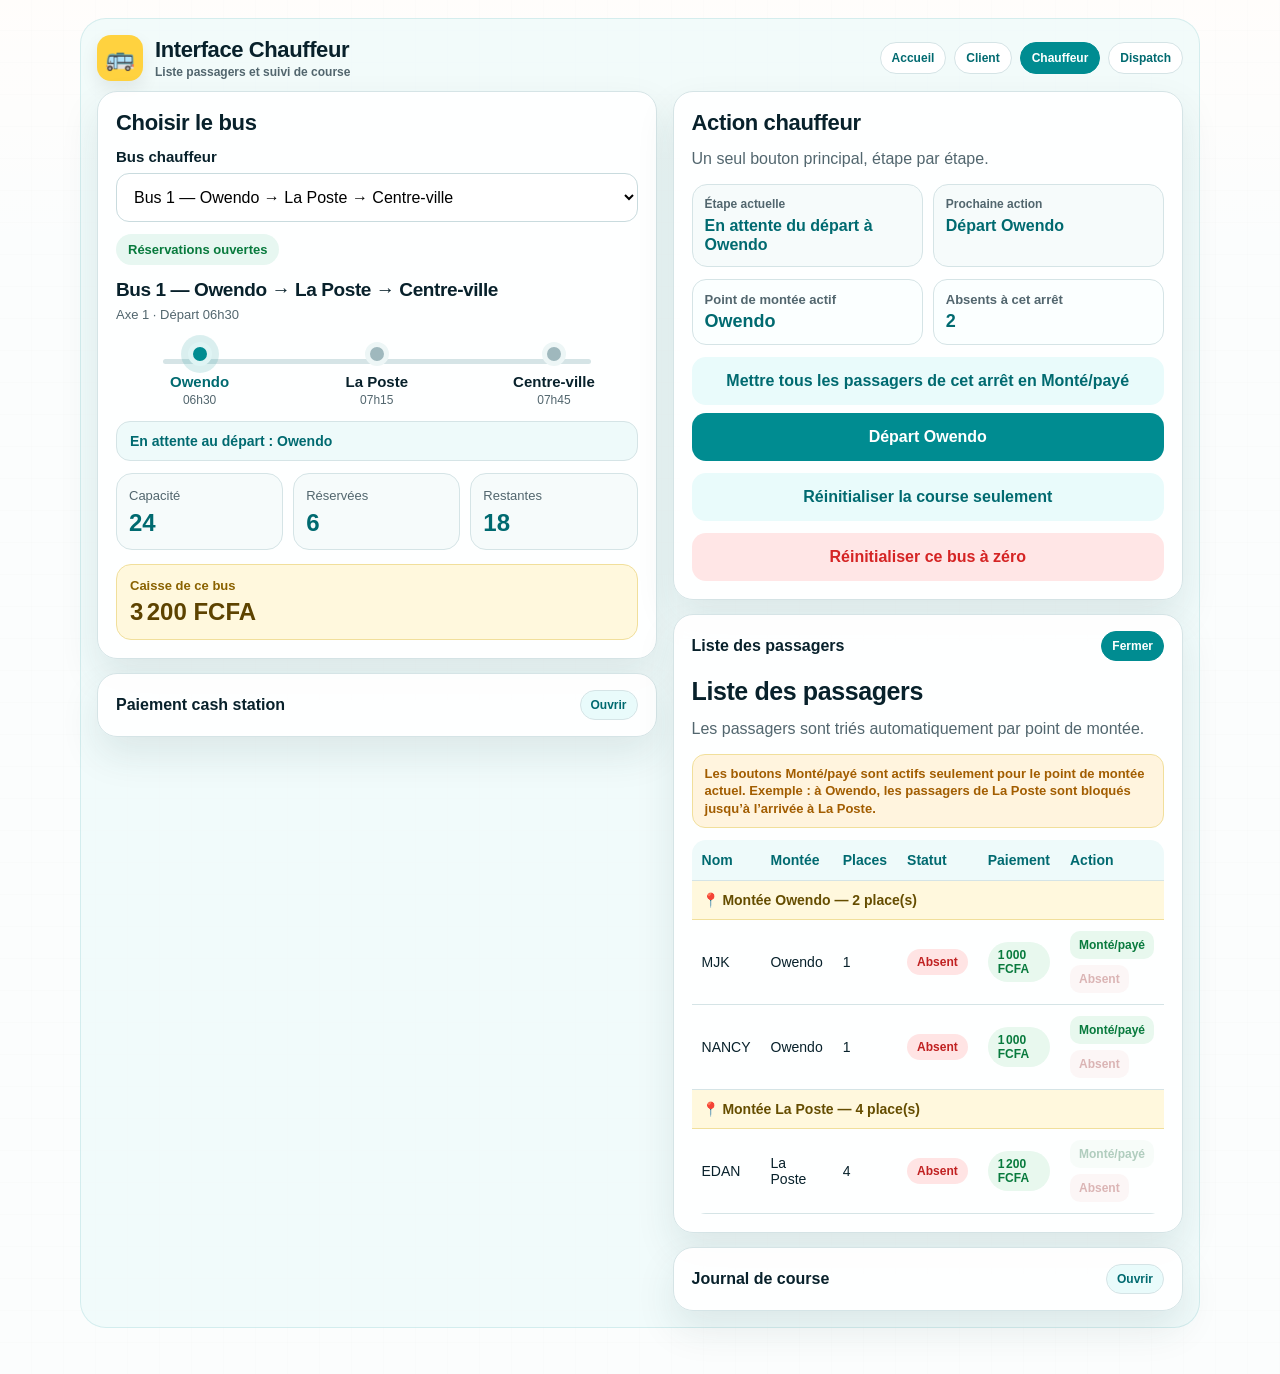
==== commit 70ae4a6f: "Add files via upload" ====
--- a/chauffeur.html
+++ b/chauffeur.html
@@ -302,8 +302,10 @@
             </div>
           </article>
 
-          <article class="card compact-card cash-panel">
-            <h2>Paiement cash station</h2>
+          <details class="accordion-card" >
+            <summary>Paiement cash station</summary>
+            <div class="accordion-content">
+<h2>Paiement cash station</h2>
             <p class="muted">Pour un client qui arrive sans réservation. Le chauffeur encaisse et ajoute directement le passager au bus.</p>
 
             <div class="cash-grid">
@@ -337,7 +339,8 @@
             <div class="tariff-note" id="cashFareNote">Tarif calculé à 60 FCFA/km, minimum 300 FCFA.</div><div class="logic-note">Le cash est autorisé seulement au point de montée actif. Dès que le bus est en route, l’encaissement est bloqué.</div>
 
             <button class="primary" id="cashBtn">Encaisser cash et ajouter au bus</button>
-          </article>
+            </div>
+          </details>
         </div>
 
         <div class="driver-right">
@@ -375,16 +378,25 @@
             <div id="message" class="message"></div>
           </article>
 
-          <article class="card compact-card passenger-card">
-            <h2>Liste des passagers</h2>
+          <details class="accordion-card" open>
+            <summary>Liste des passagers</summary>
+            <div class="accordion-content">
+<h2>Liste des passagers</h2>
             <p class="muted">Les passagers sont triés automatiquement par point de montée.</p>
+            <div class="lock-note">
+              Les boutons Monté/payé sont actifs seulement pour le point de montée actuel. Exemple : à Owendo, les passagers de La Poste sont bloqués jusqu’à l’arrivée à La Poste.
+            </div>
             <div id="reservationTable"></div>
-          </article>
-
-          <article class="card compact-card">
-            <h2>Journal</h2>
+            </div>
+          </details>
+
+          <details class="accordion-card" >
+            <summary>Journal de course</summary>
+            <div class="accordion-content">
+<h2>Journal</h2>
             <ul id="tripLog" class="log"></ul>
-          </article>
+            </div>
+          </details>
         </div>
       </section>
     </section>
@@ -467,6 +479,8 @@
       const sorted = G10TP.sortedReservations
         ? G10TP.sortedReservations(busDef, busState)
         : [...busState.reservations];
+
+      const activeStop = G10TP.currentBoardingStopForDeparture(busDef, busState);
 
       let html = `
         <table>
@@ -500,8 +514,10 @@
         }
 
         const status = G10TP.passengerStatusLabel(r);
-        const disabledBoarded = status === "Monté et payé" ? "disabled" : "";
-        const disabledAbsent = status === "Absent" ? "disabled" : "";
+        const notActiveStop = !activeStop || r.boarding !== activeStop;
+        const disabledBoarded = status === "Monté et payé" || notActiveStop ? "disabled" : "";
+        const disabledAbsent = status === "Absent" || notActiveStop ? "disabled" : "";
+        const lockTitle = notActiveStop ? ` title="Action bloquée : point actif ${activeStop || 'aucun'}"` : "";
 
         html += `
           <tr>
@@ -512,8 +528,8 @@
             <td><span class="badge ${r.paymentMethod === "Cash chauffeur" ? "payment-cash" : "payment-paid"}">${G10TP.formatMoney(r.totalAmount || 0)}</span></td>
             <td>
               <div class="passenger-actions">
-                <button class="btn-mini-ok" data-status="Monté et payé" data-passenger="${r.id}" ${disabledBoarded}>Monté/payé</button>
-                <button class="btn-mini-absent" data-status="Absent" data-passenger="${r.id}" ${disabledAbsent}>Absent</button>
+                <button class="btn-mini-ok" data-status="Monté et payé" data-passenger="${r.id}" ${disabledBoarded}${lockTitle}>Monté/payé</button>
+                <button class="btn-mini-absent" data-status="Absent" data-passenger="${r.id}" ${disabledAbsent}${lockTitle}>Absent</button>
               </div>
             </td>
           </tr>
--- a/styles.css
+++ b/styles.css
@@ -501,3 +501,70 @@
   font-size:13px;
   line-height:1.35;
 }
+
+/* V9 — Mobile chauffeur accordions + active stop lock */
+.accordion-card{
+  background:rgba(255,255,255,.94);
+  border:1px solid var(--line);
+  border-radius:20px;
+  box-shadow:0 18px 38px rgba(26,66,72,.10);
+  overflow:hidden;
+}
+.accordion-card summary{
+  list-style:none;
+  cursor:pointer;
+  padding:16px 18px;
+  font-weight:900;
+  display:flex;
+  align-items:center;
+  justify-content:space-between;
+  gap:12px;
+  color:var(--text);
+}
+.accordion-card summary::-webkit-details-marker{display:none}
+.accordion-card summary:after{
+  content:"Ouvrir";
+  font-size:12px;
+  font-weight:900;
+  color:var(--teal-dark);
+  background:#e9fbfb;
+  border:1px solid var(--line);
+  padding:7px 10px;
+  border-radius:999px;
+}
+.accordion-card[open] summary:after{
+  content:"Fermer";
+  background:var(--teal);
+  color:#fff;
+  border-color:var(--teal);
+}
+.accordion-content{padding:0 18px 18px}
+.accordion-content .card,.accordion-content.card{
+  margin:0;padding:0;border:0;box-shadow:none;background:transparent;
+}
+.lock-note{
+  margin-top:10px;
+  padding:10px 12px;
+  border-radius:13px;
+  background:#fff4de;
+  border:1px solid #f1df9b;
+  color:#a25d00;
+  font-size:13px;
+  font-weight:800;
+  line-height:1.35;
+}
+.passenger-actions button:disabled{
+  opacity:.35;
+  cursor:not-allowed;
+  filter:grayscale(.3);
+}
+@media(max-width:760px){
+  .driver-main{display:block !important}
+  .driver-left,.driver-right{gap:12px}
+  .card.compact-card,.accordion-card{margin-bottom:12px}
+  .driver-shell{padding:8px !important}
+  .driver-title h1{font-size:18px !important}
+  .mini-logo{width:42px !important;height:42px !important}
+  .section-title,.cash-panel h2,.passenger-card h2{font-size:19px !important}
+  .driver-action-grid,.stop-actions,.price-grid{grid-template-columns:1fr !important}
+}
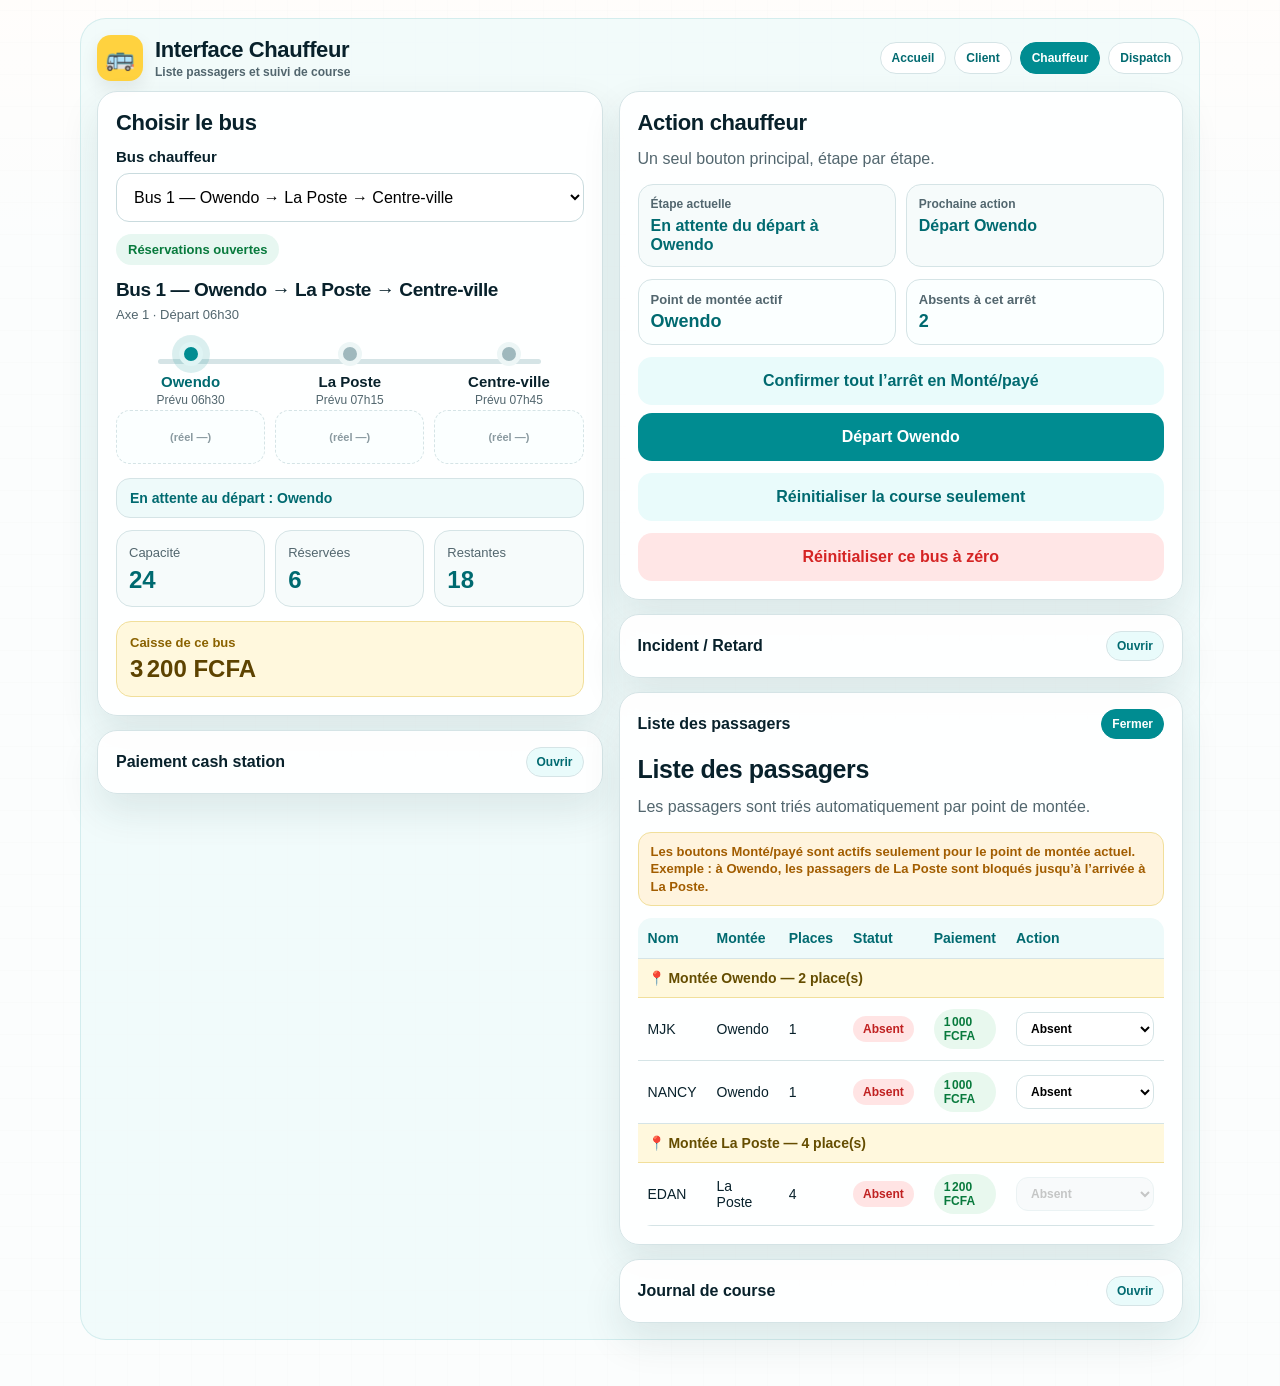
==== commit d5e923ea: "Add files via upload" ====
--- a/chauffeur.html
+++ b/chauffeur.html
@@ -370,7 +370,7 @@
               </div>
             </div>
 
-            <button class="secondary" id="confirmAllBtn">Mettre tous les passagers de cet arrêt en Monté/payé</button>
+            <button class="secondary" id="confirmAllBtn">Confirmer tout l’arrêt en Monté/payé</button>
             <button class="primary-action" id="driverBtn">Action</button>
             <button class="secondary" id="resetTripBtn">Réinitialiser la course seulement</button>
             <button class="danger" id="resetBusBtn">Réinitialiser ce bus à zéro</button>
@@ -378,7 +378,50 @@
             <div id="message" class="message"></div>
           </article>
 
-          <details class="accordion-card" open>
+          
+          <details class="accordion-card">
+            <summary>Incident / Retard</summary>
+            <div class="accordion-content incident-panel">
+              <h2>Signaler un incident</h2>
+              <p class="muted">Le chauffeur choisit la raison et l’estimation du retard. Le système calcule les passagers à prévenir.</p>
+
+              <div class="cash-grid">
+                <div>
+                  <label for="incidentType">Type d’incident</label>
+                  <select id="incidentType">
+                    <option value="Retard / trafic">Retard / trafic</option>
+                    <option value="Accident">Accident</option>
+                    <option value="Contrôle de police">Contrôle de police</option>
+                    <option value="Panne mécanique">Panne mécanique</option>
+                    <option value="Vandalisme / trouble">Vandalisme / trouble</option>
+                    <option value="Autre">Autre</option>
+                  </select>
+                </div>
+
+                <div>
+                  <label for="delayMinutes">Estimation du retard</label>
+                  <select id="delayMinutes">
+                    <option value="15">15 minutes</option>
+                    <option value="30">30 minutes</option>
+                    <option value="45">45 minutes</option>
+                    <option value="60">1 heure</option>
+                  </select>
+                </div>
+
+                <div class="full">
+                  <label for="incidentNote">Note optionnelle</label>
+                  <input id="incidentNote" type="text" placeholder="Ex : bouchons avant La Poste" />
+                </div>
+              </div>
+
+              <div class="notify-box" id="notifyPreview">Aucun incident déclaré.</div>
+
+              <button class="warning" id="incidentBtn">Signaler incident et calculer les alertes</button>
+              <ul id="incidentLog" class="incident-log"></ul>
+            </div>
+          </details>
+
+<details class="accordion-card" open>
             <summary>Liste des passagers</summary>
             <div class="accordion-content">
 <h2>Liste des passagers</h2>
@@ -453,9 +496,13 @@
             .reduce((sum, r) => sum + Number(r.seats || 0), 0)
         : 0;
       document.getElementById("waitingAtStop").textContent = waitingAtStop;
+      const confirmAllBtn = document.getElementById("confirmAllBtn");
+      confirmAllBtn.disabled = !activeStop || waitingAtStop <= 0;
+      confirmAllBtn.classList.toggle("global-confirm-disabled", !activeStop || waitingAtStop <= 0);
 
       renderPassengerActions(busDef, busState);
       updateCashFare();
+      updateIncidentPanel();
 
       if(busState.log.length === 0){
         document.getElementById("tripLog").innerHTML = "<li>Aucun événement de trajet pour le moment.</li>";
@@ -515,8 +562,7 @@
 
         const status = G10TP.passengerStatusLabel(r);
         const notActiveStop = !activeStop || r.boarding !== activeStop;
-        const disabledBoarded = status === "Monté et payé" || notActiveStop ? "disabled" : "";
-        const disabledAbsent = status === "Absent" || notActiveStop ? "disabled" : "";
+        const disabledAction = notActiveStop ? "disabled" : "";
         const lockTitle = notActiveStop ? ` title="Action bloquée : point actif ${activeStop || 'aucun'}"` : "";
 
         html += `
@@ -527,10 +573,11 @@
             <td><span class="badge ${G10TP.passengerStatusClass(r)}">${escapeHtml(status)}</span></td>
             <td><span class="badge ${r.paymentMethod === "Cash chauffeur" ? "payment-cash" : "payment-paid"}">${G10TP.formatMoney(r.totalAmount || 0)}</span></td>
             <td>
-              <div class="passenger-actions">
-                <button class="btn-mini-ok" data-status="Monté et payé" data-passenger="${r.id}" ${disabledBoarded}${lockTitle}>Monté/payé</button>
-                <button class="btn-mini-absent" data-status="Absent" data-passenger="${r.id}" ${disabledAbsent}${lockTitle}>Absent</button>
-              </div>
+              <select class="action-select" data-passenger="${r.id}" ${disabledAction}${lockTitle}>
+                <option value="">Action</option>
+                <option value="Monté et payé" ${status === "Monté et payé" ? "selected" : ""}>Monté/payé</option>
+                <option value="Absent" ${status === "Absent" ? "selected" : ""}>Absent</option>
+              </select>
             </td>
           </tr>
         `;
@@ -539,9 +586,10 @@
       html += "</tbody></table>";
       reservationTable.innerHTML = html;
 
-      reservationTable.querySelectorAll("button[data-passenger]").forEach(btn => {
-        btn.addEventListener("click", () => {
-          const result = G10TP.setPassengerStatus(currentBusId(), btn.dataset.passenger, btn.dataset.status);
+      reservationTable.querySelectorAll("select[data-passenger]").forEach(select => {
+        select.addEventListener("change", () => {
+          if(!select.value) return;
+          const result = G10TP.setPassengerStatus(currentBusId(), select.dataset.passenger, select.value);
           render();
           show(result.message, result.ok ? "ok" : "error");
         });
@@ -608,6 +656,55 @@
       show(result.message, result.ok ? "ok" : "error");
     });
 
+
+    function updateIncidentPanel(){
+      const state = G10TP.loadState();
+      const busDef = G10TP.getBusDef(currentBusId());
+      const busState = state.buses[currentBusId()];
+      const notifyList = G10TP.passengersToNotifyForIncident(busDef, busState);
+      const notifySeats = notifyList.reduce((sum, r) => sum + Number(r.seats || 0), 0);
+
+      const delayText = G10TP.delayLabel(busState);
+      const updatedTerminal = busDef.stops
+        .map(stop => `${stop.name}: ${G10TP.addDelayToPlanTime(stop.time, busState.delayMinutes || 0)}`)
+        .join(" · ");
+
+      document.getElementById("notifyPreview").innerHTML = `
+        <strong>${delayText}</strong><br>
+        Passagers à prévenir maintenant : <strong>${notifySeats} place(s)</strong><br>
+        Heures ajustées : ${updatedTerminal}
+      `;
+
+      const log = busState.incidentLog || [];
+      const target = document.getElementById("incidentLog");
+      if(log.length === 0){
+        target.innerHTML = "<li>Aucun incident déclaré pour cette course.</li>";
+      } else {
+        target.innerHTML = log.map(item => `
+          <li>
+            <time>${item.time}</time>
+            <strong>${item.type}</strong> · +${item.addedDelay} min · total ${item.totalDelay} min<br>
+            ${item.notifySeats} place(s) à prévenir<br>
+            ${item.updatedTimes ? "Nouvelles heures : " + item.updatedTimes : ""}
+            ${item.note ? "<br>Note : " + item.note : ""}
+          </li>
+        `).join("");
+      }
+    }
+
+    document.getElementById("incidentBtn").addEventListener("click", () => {
+      const result = G10TP.signalIncident(currentBusId(), {
+        incidentType:document.getElementById("incidentType").value,
+        delayMinutes:Number(document.getElementById("delayMinutes").value),
+        note:document.getElementById("incidentNote").value
+      });
+      render();
+      show(result.message, result.ok ? "ok" : "error");
+      if(result.ok){
+        document.getElementById("incidentNote").value = "";
+      }
+    });
+
     document.getElementById("driverBtn").addEventListener("click", () => {
       G10TP.advanceTrip(currentBusId());
       render();
--- a/styles.css
+++ b/styles.css
@@ -568,3 +568,91 @@
   .section-title,.cash-panel h2,.passenger-card h2{font-size:19px !important}
   .driver-action-grid,.stop-actions,.price-grid{grid-template-columns:1fr !important}
 }
+
+
+/* V10 — Action propre + heures réelles */
+.action-select{
+  min-width:138px;
+  padding:8px 10px;
+  border-radius:12px;
+  border:1px solid var(--line);
+  font-size:12px;
+  font-weight:900;
+  background:#fff;
+}
+.action-select:disabled{
+  opacity:.45;
+  cursor:not-allowed;
+  background:#f1f4f5;
+}
+.real-time{
+  display:block;
+  margin-top:3px;
+  color:#087a3d !important;
+  font-size:11px !important;
+  font-weight:900;
+}
+.real-time.empty{
+  color:#8a9aa0 !important;
+  font-weight:700;
+}
+.stop span.plan-time{
+  display:block;
+  color:var(--muted);
+  font-size:12px;
+  margin-top:3px;
+}
+.global-confirm-disabled{
+  opacity:.5;
+  cursor:not-allowed;
+}
+
+
+/* V11 — Incident / retard */
+.incident-panel{
+  background:linear-gradient(180deg,#fffdf4,#fff8dd);
+  border:1px solid #f1df9b;
+  border-radius:18px;
+  padding:16px;
+}
+.delay-badge{
+  display:inline-block;
+  padding:7px 10px;
+  border-radius:999px;
+  background:#fff4de;
+  color:#a25d00;
+  font-weight:900;
+  font-size:12px;
+  margin-top:8px;
+}
+.delay-badge.active{
+  background:#ffe4e4;
+  color:#c02121;
+}
+.incident-log{
+  list-style:none;
+  padding:0;
+  margin:12px 0 0;
+  border-top:1px solid #f1df9b;
+}
+.incident-log li{
+  padding:10px 0;
+  border-bottom:1px solid #f1df9b;
+  font-size:13px;
+  line-height:1.35;
+}
+.incident-log time{
+  color:#8a6200;
+  font-weight:900;
+  margin-right:6px;
+}
+.notify-box{
+  margin-top:12px;
+  padding:12px;
+  border-radius:14px;
+  background:#fff;
+  border:1px solid #f1df9b;
+  color:#5d4300;
+  font-size:13px;
+  line-height:1.35;
+}
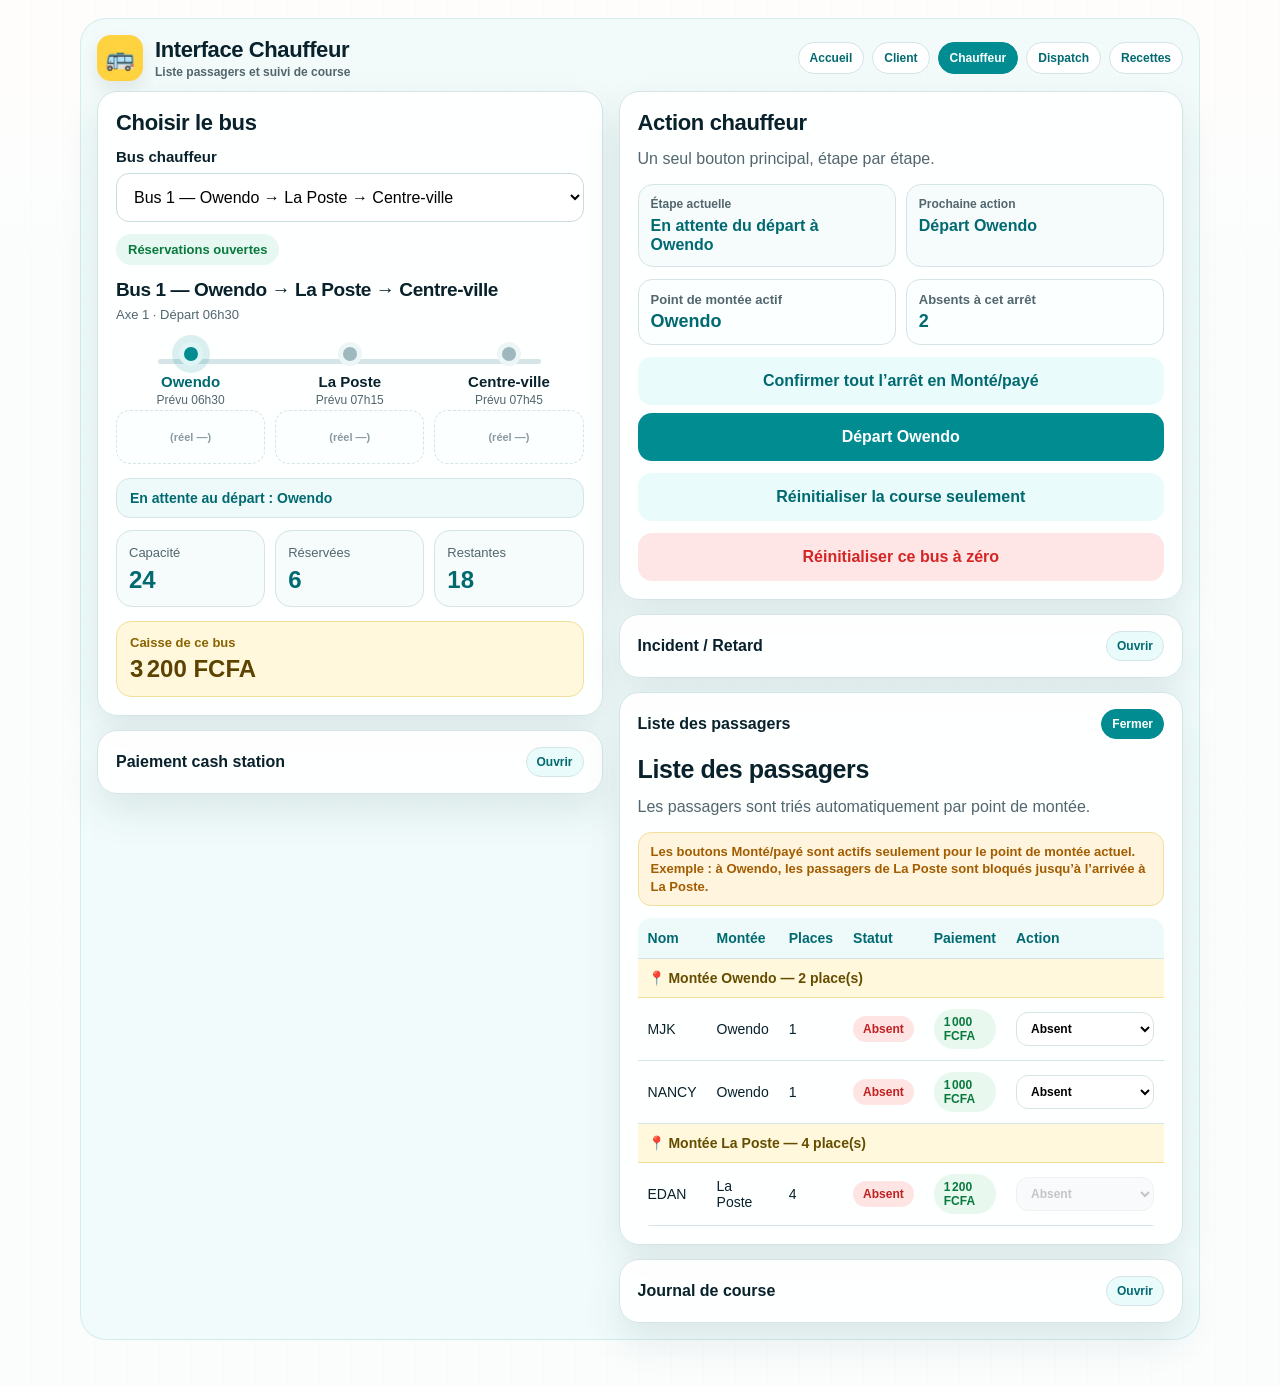
==== commit 2a020d77: "Add files via upload" ====
--- a/chauffeur.html
+++ b/chauffeur.html
@@ -275,6 +275,7 @@
           <a href="client.html">Client</a>
           <a class="active" href="chauffeur.html">Chauffeur</a>
           <a href="dispatch.html">Dispatch</a>
+        <a href="recettes.html">Recettes</a>
         </nav>
       </div>
 
--- a/styles.css
+++ b/styles.css
@@ -656,3 +656,15 @@
   font-size:13px;
   line-height:1.35;
 }
+
+/* V12 — Recettes / shift */
+.revenue-hero{display:grid;grid-template-columns:repeat(4,1fr);gap:14px;margin:14px 0 18px}
+.revenue-card{background:#fff8dd;border:1px solid #f1df9b;border-radius:18px;padding:16px}
+.revenue-card span{display:block;color:#8a6200;font-size:13px;font-weight:900}
+.revenue-card strong{display:block;color:#5d4300;font-size:28px;margin-top:6px}
+.revenue-table-wrap{overflow:auto}
+.shift-badge{display:inline-block;padding:6px 10px;border-radius:999px;font-weight:900;font-size:12px;background:#e8f8ee;color:#087a3d}
+.shift-badge.warn{background:#fff4de;color:#a25d00}
+.shift-badge.red{background:#ffe4e4;color:#c02121}
+.bus-revenue-grid{display:grid;grid-template-columns:repeat(3,1fr);gap:14px;margin-top:14px}
+@media(max-width:900px){.revenue-hero,.bus-revenue-grid{grid-template-columns:1fr}}
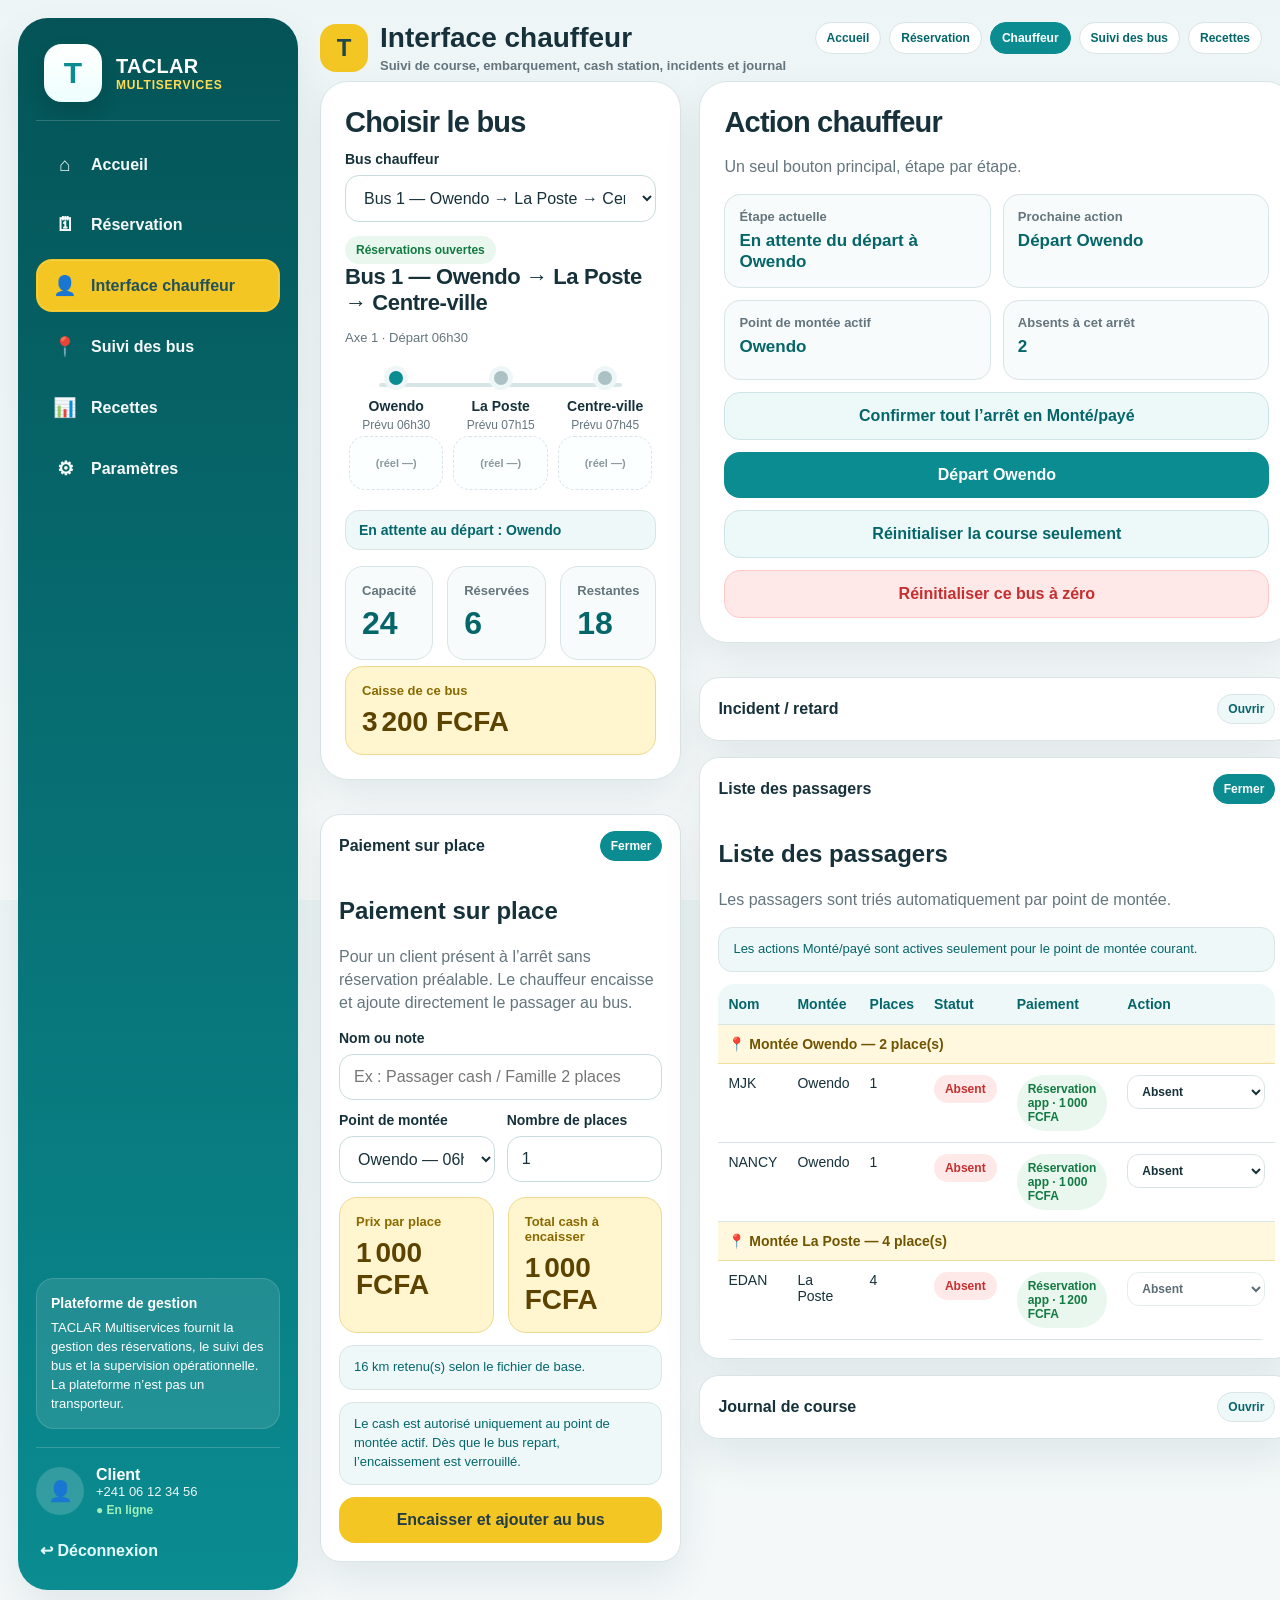
==== commit e12e492a: "Add files via upload" ====
--- a/chauffeur.html
+++ b/chauffeur.html
@@ -3,448 +3,192 @@
 <head>
   <meta charset="UTF-8" />
   <meta name="viewport" content="width=device-width, initial-scale=1.0" />
-  <title>G10 TP Transport — Interface Chauffeur</title>
+  <title>TACLAR Multiservices — Interface chauffeur</title>
   <link rel="stylesheet" href="styles.css" />
-  <style>
-    body{
-      background:
-        linear-gradient(rgba(255,255,255,.78), rgba(255,255,255,.78)),
-        repeating-linear-gradient(0deg, transparent 0 31px, rgba(0,0,0,.08) 32px),
-        repeating-linear-gradient(90deg, transparent 0 31px, rgba(0,0,0,.08) 32px),
-        linear-gradient(180deg,#fff7ef 0%,#eef7f7 18%,#edf7f6 100%);
-    }
-
-    .driver-shell{
-      max-width: 1120px;
-      margin: 0 auto;
-      padding: 16px;
-      background: rgba(238, 250, 250, .72);
-      border: 1px solid rgba(0,140,145,.12);
-      border-radius: 26px;
-    }
-
-    .driver-main{
-      display:grid;
-      grid-template-columns: 1.05fr .95fr;
-      gap:16px;
-      align-items:start;
-    }
-
-    .driver-left,
-    .driver-right{
-      display:flex;
-      flex-direction:column;
-      gap:14px;
-    }
-
-    .compact-card{
-      margin-bottom:0;
-      padding:18px;
-      border-radius:20px;
-    }
-
-    .driver-top{
-      display:flex;
-      align-items:center;
-      justify-content:space-between;
-      gap:12px;
-      margin-bottom:10px;
-      flex-wrap:wrap;
-    }
-
-    .driver-title{
-      display:flex;
-      align-items:center;
-      gap:12px;
-    }
-
-    .mini-logo{
-      width:46px;
-      height:46px;
-      border-radius:14px;
-      background:var(--yellow);
-      display:grid;
-      place-items:center;
-      font-size:24px;
-      box-shadow:0 8px 18px rgba(0,0,0,.08);
-    }
-
-    .driver-title h1{
-      font-size:22px;
-      margin:0;
-    }
-
-    .driver-title p{
-      margin:2px 0 0;
-      color:var(--muted);
-      font-size:12px;
-      font-weight:700;
-    }
-
-    .top-nav{
-      display:flex;
-      gap:8px;
-      justify-content:flex-end;
-      flex-wrap:wrap;
-    }
-
-    .top-nav a{
-      text-decoration:none;
-      padding:8px 11px;
-      border-radius:999px;
-      font-size:12px;
-      font-weight:900;
-      color:var(--teal-dark);
-      background:#fff;
-      border:1px solid var(--line);
-    }
-
-    .top-nav a.active{
-      color:#fff;
-      background:var(--teal);
-      border-color:var(--teal);
-    }
-
-    .section-title{
-      margin:0 0 12px;
-      font-size:22px;
-      letter-spacing:-.35px;
-    }
-
-    .route-card-title{
-      margin-top:12px;
-    }
-
-    .route-card-title h2{
-      margin:4px 0 6px;
-      font-size:19px;
-    }
-
-    .route-card-title .small{
-      margin:0;
-    }
-
-    .timeline{
-      margin:18px 0 14px;
-    }
-
-    .stats.compact-stats{
-      grid-template-columns:repeat(3,1fr);
-      gap:10px;
-      margin-top:12px;
-    }
-
-    .stats.compact-stats .stat{
-      min-height:72px;
-      padding:12px;
-    }
-
-    .stats.compact-stats .stat strong{
-      font-size:24px;
-    }
-
-    .driver-action-grid{
-      display:grid;
-      grid-template-columns:1fr 1fr;
-      gap:10px;
-      margin:12px 0;
-    }
-
-    .driver-action-box{
-      background:var(--soft);
-      border:1px solid var(--line);
-      border-radius:15px;
-      padding:12px;
-      min-height:76px;
-    }
-
-    .driver-action-box span{
-      display:block;
-      color:var(--muted);
-      font-size:12px;
-      font-weight:800;
-      margin-bottom:5px;
-    }
-
-    .driver-action-box strong{
-      display:block;
-      font-size:16px;
-      color:var(--teal-dark);
-      line-height:1.2;
-    }
-
-    .primary-action{
-      background:var(--teal);
-      color:white;
-      margin-top:8px;
-    }
-
-    .cash-panel{
-      margin-bottom:0;
-    }
-
-    .cash-panel h2{
-      font-size:22px;
-    }
-
-    .cash-grid{
-      display:grid;
-      grid-template-columns:1fr 1fr;
-      gap:10px;
-    }
-
-    .cash-grid .full{
-      grid-column:1/-1;
-    }
-
-    .cash-grid input,
-    .cash-grid select{
-      padding:12px;
-      font-size:14px;
-    }
-
-    .price-box{
-      padding:13px;
-      border-radius:15px;
-    }
-
-    .price-box strong{
-      font-size:24px;
-    }
-
-    .passenger-card{
-      min-height: 500px;
-    }
-
-    .passenger-card table{
-      font-size:13px;
-    }
-
-    .passenger-card th,
-    .passenger-card td{
-      padding:10px 9px;
-      font-size:13px;
-    }
-
-    .message{
-      margin-top:10px;
-    }
-
-    @media(max-width: 980px){
-      .driver-main{
-        grid-template-columns:1fr;
-      }
-      .passenger-card{
-        min-height:auto;
-      }
-    }
-
-    @media(max-width: 640px){
-      .driver-shell{
-        padding:10px;
-        border-radius:18px;
-      }
-      .compact-card{
-        padding:15px;
-      }
-      .driver-action-grid,
-      .cash-grid,
-      .stats.compact-stats{
-        grid-template-columns:1fr;
-      }
-      .top-nav{
-        justify-content:flex-start;
-      }
-    }
-  </style>
 </head>
 <body>
-  <main class="page">
-    <section class="driver-shell">
-      <div class="driver-top">
-        <div class="driver-title">
-          <div class="mini-logo">🚌</div>
-          <div>
-            <h1>Interface Chauffeur</h1>
-            <p>Liste passagers et suivi de course</p>
+  <div class="app-shell">
+    
+  <aside class="sidebar">
+    <div class="brand-block">
+      <div class="brand-icon">T</div>
+      <div>
+        <div class="brand-name">TACLAR</div>
+        <div class="brand-sub">MULTISERVICES</div>
+      </div>
+    </div>
+
+    <nav class="side-nav">
+      <a class="side-link " href="index.html"><span class="icon">⌂</span><span>Accueil</span></a>
+      <a class="side-link " href="client.html"><span class="icon">🗓</span><span>Réservation</span></a>
+      <a class="side-link active" href="chauffeur.html"><span class="icon">👤</span><span>Interface chauffeur</span></a>
+      <a class="side-link " href="dispatch.html"><span class="icon">📍</span><span>Suivi des bus</span></a>
+      <a class="side-link " href="recettes.html"><span class="icon">📊</span><span>Recettes</span></a>
+      <a class="side-link " href="index.html"><span class="icon">⚙</span><span>Paramètres</span></a>
+    </nav>
+
+    <div class="side-spacer"></div>
+
+    <div class="side-note">
+      <strong>Plateforme de gestion</strong>
+      TACLAR Multiservices fournit la gestion des réservations, le suivi des bus et la supervision opérationnelle. La plateforme n’est pas un transporteur.
+    </div>
+
+    <div class="profile-box">
+      <div class="avatar">👤</div>
+      <div>
+        <div style="font-weight:800">Client</div>
+        <div style="font-size:13px;opacity:.92">+241 06 12 34 56</div>
+        <span class="small-green">● En ligne</span>
+      </div>
+    </div>
+
+    <a class="logout-link" href="index.html">↩ Déconnexion</a>
+  </aside>
+
+    <main class="content-area">
+      <section class="driver-shell">
+        <div class="driver-top">
+          <div class="driver-title">
+            <div class="mini-logo">T</div>
+            <div>
+              <h1>Interface chauffeur</h1>
+              <p>Suivi de course, embarquement, cash station, incidents et journal</p>
+            </div>
           </div>
+          <nav class="top-nav">
+            <a href="index.html">Accueil</a>
+            <a href="client.html">Réservation</a>
+            <a class="active" href="chauffeur.html">Chauffeur</a>
+            <a href="dispatch.html">Suivi des bus</a>
+            <a href="recettes.html">Recettes</a>
+          </nav>
         </div>
 
-        <nav class="top-nav">
-          <a href="index.html">Accueil</a>
-          <a href="client.html">Client</a>
-          <a class="active" href="chauffeur.html">Chauffeur</a>
-          <a href="dispatch.html">Dispatch</a>
-        <a href="recettes.html">Recettes</a>
-        </nav>
-      </div>
-
-      <section class="driver-main">
-        <div class="driver-left">
-          <article class="card compact-card">
-            <h2 class="section-title">Choisir le bus</h2>
-
-            <label for="busSelect">Bus chauffeur</label>
-            <select id="busSelect"></select>
-
-            <div id="busInfo" class="route-card-title"></div>
-
-            <div id="timeline"></div>
-
-            <div class="stats compact-stats">
-              <div class="stat"><span>Capacité</span><strong>24</strong></div>
-              <div class="stat"><span>Réservées</span><strong id="reservedTotal">0</strong></div>
-              <div class="stat"><span>Restantes</span><strong id="remainingTotal">24</strong></div>
-            </div>
-
-            <div class="price-box">
-              <span>Caisse de ce bus</span>
-              <strong id="busRevenue">0 FCFA</strong>
-            </div>
-          </article>
-
-          <details class="accordion-card" >
-            <summary>Paiement cash station</summary>
-            <div class="accordion-content">
-<h2>Paiement cash station</h2>
-            <p class="muted">Pour un client qui arrive sans réservation. Le chauffeur encaisse et ajoute directement le passager au bus.</p>
-
-            <div class="cash-grid">
-              <div class="full">
-                <label for="cashName">Nom ou note</label>
-                <input id="cashName" type="text" placeholder="Ex : Passager cash / Famille 2 places" />
-              </div>
-
-              <div>
-                <label for="cashBoarding">Point de montée</label>
-                <select id="cashBoarding"></select>
-              </div>
-
-              <div>
-                <label for="cashSeats">Nombre de places</label>
-                <input id="cashSeats" type="number" min="1" max="24" value="1" />
-              </div>
-            </div>
-
-            <div class="price-grid">
-              <div class="price-box">
-                <span>Prix par place</span>
-                <strong id="cashFarePerSeat">—</strong>
-              </div>
-              <div class="price-box">
-                <span>Total cash à encaisser</span>
-                <strong id="cashFareTotal">—</strong>
-              </div>
-            </div>
-
-            <div class="tariff-note" id="cashFareNote">Tarif calculé à 60 FCFA/km, minimum 300 FCFA.</div><div class="logic-note">Le cash est autorisé seulement au point de montée actif. Dès que le bus est en route, l’encaissement est bloqué.</div>
-
-            <button class="primary" id="cashBtn">Encaisser cash et ajouter au bus</button>
-            </div>
-          </details>
-        </div>
-
-        <div class="driver-right">
-          <article class="card compact-card">
-            <h2 class="section-title">Action chauffeur</h2>
-            <p class="muted">Un seul bouton principal, étape par étape.</p>
-
-            <div class="driver-action-grid">
-              <div class="driver-action-box">
-                <span>Étape actuelle</span>
-                <strong id="currentStep">—</strong>
-              </div>
-              <div class="driver-action-box">
-                <span>Prochaine action</span>
-                <strong id="nextAction">—</strong>
-              </div>
-            </div>
-
-            <div class="stop-actions">
-              <div class="stop-action-box">
-                <span>Point de montée actif</span>
-                <strong id="activeBoardingStop">—</strong>
-              </div>
-              <div class="stop-action-box">
-                <span>Absents à cet arrêt</span>
-                <strong id="waitingAtStop">0</strong>
-              </div>
-            </div>
-
-            <button class="secondary" id="confirmAllBtn">Confirmer tout l’arrêt en Monté/payé</button>
-            <button class="primary-action" id="driverBtn">Action</button>
-            <button class="secondary" id="resetTripBtn">Réinitialiser la course seulement</button>
-            <button class="danger" id="resetBusBtn">Réinitialiser ce bus à zéro</button>
-
-            <div id="message" class="message"></div>
-          </article>
-
-          
-          <details class="accordion-card">
-            <summary>Incident / Retard</summary>
-            <div class="accordion-content incident-panel">
-              <h2>Signaler un incident</h2>
-              <p class="muted">Le chauffeur choisit la raison et l’estimation du retard. Le système calcule les passagers à prévenir.</p>
-
+        <section class="driver-main">
+          <div class="driver-left">
+            <article class="card compact-card">
+              <h2>Choisir le bus</h2>
+              <label for="busSelect">Bus chauffeur</label>
+              <select id="busSelect"></select>
+              <div id="busInfo" style="margin-top:14px"></div>
+              <div id="timeline"></div>
+              <div class="stats" style="grid-template-columns:repeat(3,1fr)">
+                <div class="stat"><span>Capacité</span><strong>24</strong></div>
+                <div class="stat"><span>Réservées</span><strong id="reservedTotal">0</strong></div>
+                <div class="stat"><span>Restantes</span><strong id="remainingTotal">24</strong></div>
+              </div>
+              <div class="price-box"><span>Caisse de ce bus</span><strong id="busRevenue">0 FCFA</strong></div>
+            </article>
+
+            <details class="accordion-card" open>
+              <summary>Paiement sur place</summary>
+              <div class="accordion-content">
+                <h2>Paiement sur place</h2>
+                <p class="muted">Pour un client présent à l’arrêt sans réservation préalable. Le chauffeur encaisse et ajoute directement le passager au bus.</p>
+                <div class="cash-grid">
+                  <div class="full">
+                    <label for="cashName">Nom ou note</label>
+                    <input id="cashName" type="text" placeholder="Ex : Passager cash / Famille 2 places" />
+                  </div>
+                  <div>
+                    <label for="cashBoarding">Point de montée</label>
+                    <select id="cashBoarding"></select>
+                  </div>
+                  <div>
+                    <label for="cashSeats">Nombre de places</label>
+                    <input id="cashSeats" type="number" min="1" max="24" value="1" />
+                  </div>
+                </div>
+                <div class="price-grid" style="margin-top:14px">
+                  <div class="price-box"><span>Prix par place</span><strong id="cashFarePerSeat">—</strong></div>
+                  <div class="price-box"><span>Total cash à encaisser</span><strong id="cashFareTotal">—</strong></div>
+                </div>
+                <div class="tariff-note" id="cashFareNote">Tarif calculé à partir des montants de votre fichier de base.</div>
+                <div class="logic-note">Le cash est autorisé uniquement au point de montée actif. Dès que le bus repart, l’encaissement est verrouillé.</div>
+                <button class="primary" id="cashBtn">Encaisser et ajouter au bus</button>
+              </div>
+            </details>
+          </div>
+
+          <div class="driver-right">
+            <article class="card compact-card">
+              <h2>Action chauffeur</h2>
+              <p class="muted">Un seul bouton principal, étape par étape.</p>
               <div class="cash-grid">
-                <div>
-                  <label for="incidentType">Type d’incident</label>
-                  <select id="incidentType">
-                    <option value="Retard / trafic">Retard / trafic</option>
-                    <option value="Accident">Accident</option>
-                    <option value="Contrôle de police">Contrôle de police</option>
-                    <option value="Panne mécanique">Panne mécanique</option>
-                    <option value="Vandalisme / trouble">Vandalisme / trouble</option>
-                    <option value="Autre">Autre</option>
-                  </select>
+                <div class="driver-action-box"><span>Étape actuelle</span><strong id="currentStep">—</strong></div>
+                <div class="driver-action-box"><span>Prochaine action</span><strong id="nextAction">—</strong></div>
+              </div>
+              <div class="stop-actions" style="margin-top:12px">
+                <div class="stop-action-box"><span>Point de montée actif</span><strong id="activeBoardingStop">—</strong></div>
+                <div class="stop-action-box"><span>Absents à cet arrêt</span><strong id="waitingAtStop">0</strong></div>
+              </div>
+              <button class="secondary" id="confirmAllBtn">Confirmer tout l’arrêt en Monté/payé</button>
+              <button class="primary-action" id="driverBtn">Action</button>
+              <button class="secondary" id="resetTripBtn">Réinitialiser la course seulement</button>
+              <button class="danger" id="resetBusBtn">Réinitialiser ce bus à zéro</button>
+              <div id="message" class="message"></div>
+            </article>
+
+            <details class="accordion-card">
+              <summary>Incident / retard</summary>
+              <div class="accordion-content incident-panel">
+                <h2>Signaler un incident</h2>
+                <p class="muted">Le chauffeur choisit le type d’incident et l’estimation du retard. Le système calcule les passagers à prévenir.</p>
+                <div class="cash-grid">
+                  <div>
+                    <label for="incidentType">Type d’incident</label>
+                    <select id="incidentType">
+                      <option value="Retard / trafic">Retard / trafic</option>
+                      <option value="Accident">Accident</option>
+                      <option value="Contrôle de police">Contrôle de police</option>
+                      <option value="Panne mécanique">Panne mécanique</option>
+                      <option value="Vandalisme / trouble">Vandalisme / trouble</option>
+                      <option value="Autre">Autre</option>
+                    </select>
+                  </div>
+                  <div>
+                    <label for="delayMinutes">Estimation du retard</label>
+                    <select id="delayMinutes">
+                      <option value="15">15 minutes</option>
+                      <option value="30">30 minutes</option>
+                      <option value="45">45 minutes</option>
+                      <option value="60">1 heure</option>
+                    </select>
+                  </div>
+                  <div class="full">
+                    <label for="incidentNote">Note optionnelle</label>
+                    <input id="incidentNote" type="text" placeholder="Ex : bouchons avant La Poste" />
+                  </div>
                 </div>
-
-                <div>
-                  <label for="delayMinutes">Estimation du retard</label>
-                  <select id="delayMinutes">
-                    <option value="15">15 minutes</option>
-                    <option value="30">30 minutes</option>
-                    <option value="45">45 minutes</option>
-                    <option value="60">1 heure</option>
-                  </select>
-                </div>
-
-                <div class="full">
-                  <label for="incidentNote">Note optionnelle</label>
-                  <input id="incidentNote" type="text" placeholder="Ex : bouchons avant La Poste" />
-                </div>
-              </div>
-
-              <div class="notify-box" id="notifyPreview">Aucun incident déclaré.</div>
-
-              <button class="warning" id="incidentBtn">Signaler incident et calculer les alertes</button>
-              <ul id="incidentLog" class="incident-log"></ul>
-            </div>
-          </details>
-
-<details class="accordion-card" open>
-            <summary>Liste des passagers</summary>
-            <div class="accordion-content">
-<h2>Liste des passagers</h2>
-            <p class="muted">Les passagers sont triés automatiquement par point de montée.</p>
-            <div class="lock-note">
-              Les boutons Monté/payé sont actifs seulement pour le point de montée actuel. Exemple : à Owendo, les passagers de La Poste sont bloqués jusqu’à l’arrivée à La Poste.
-            </div>
-            <div id="reservationTable"></div>
-            </div>
-          </details>
-
-          <details class="accordion-card" >
-            <summary>Journal de course</summary>
-            <div class="accordion-content">
-<h2>Journal</h2>
-            <ul id="tripLog" class="log"></ul>
-            </div>
-          </details>
-        </div>
+                <div class="notify-box" id="notifyPreview">Aucun incident déclaré.</div>
+                <button class="warning" id="incidentBtn">Signaler incident et calculer les alertes</button>
+                <ul id="incidentLog" class="incident-log"></ul>
+              </div>
+            </details>
+
+            <details class="accordion-card" open>
+              <summary>Liste des passagers</summary>
+              <div class="accordion-content">
+                <h2>Liste des passagers</h2>
+                <p class="muted">Les passagers sont triés automatiquement par point de montée.</p>
+                <div class="lock-note">Les actions Monté/payé sont actives seulement pour le point de montée courant.</div>
+                <div id="reservationTable"></div>
+              </div>
+            </details>
+
+            <details class="accordion-card">
+              <summary>Journal de course</summary>
+              <div class="accordion-content">
+                <h2>Journal</h2>
+                <ul id="tripLog" class="log"></ul>
+              </div>
+            </details>
+          </div>
+        </section>
       </section>
-    </section>
-  </main>
+    </main>
+  </div>
 
   <script src="app.js"></script>
   <script>
@@ -468,7 +212,7 @@
 
       busInfo.innerHTML = `
         <span class="${status.cls}">${status.label}</span>
-        <h2>${busDef.label} — ${busDef.routeName}</h2>
+        <h3>${busDef.label} — ${busDef.routeName}</h3>
         <p class="small">${busDef.axis} · Départ ${busDef.startTime}</p>
       `;
 
@@ -517,17 +261,13 @@
       msg.className = "message " + (type === "error" ? "err" : type === "info" ? "info" : "ok");
     }
 
-
     function renderPassengerActions(busDef, busState){
       if(busState.reservations.length === 0){
         reservationTable.innerHTML = '<div class="empty">Aucun passager pour ce bus.</div>';
         return;
       }
 
-      const sorted = G10TP.sortedReservations
-        ? G10TP.sortedReservations(busDef, busState)
-        : [...busState.reservations];
-
+      const sorted = G10TP.sortedReservations ? G10TP.sortedReservations(busDef, busState) : [...busState.reservations];
       const activeStop = G10TP.currentBoardingStopForDeparture(busDef, busState);
 
       let html = `
@@ -546,25 +286,18 @@
       `;
 
       let currentGroup = "";
-
       sorted.forEach(r => {
         if(r.boarding !== currentGroup){
           currentGroup = r.boarding;
-          const groupSeats = busState.reservations
-            .filter(x => x.boarding === currentGroup)
-            .reduce((sum, x) => sum + Number(x.seats || 0), 0);
-
-          html += `
-            <tr class="group-row">
-              <td colspan="6">📍 Montée ${currentGroup} — ${groupSeats} place(s)</td>
-            </tr>
-          `;
+          const groupSeats = busState.reservations.filter(x => x.boarding === currentGroup).reduce((sum, x) => sum + Number(x.seats || 0), 0);
+          html += `<tr class="group-row"><td colspan="6">📍 Montée ${currentGroup} — ${groupSeats} place(s)</td></tr>`;
         }
 
         const status = G10TP.passengerStatusLabel(r);
         const notActiveStop = !activeStop || r.boarding !== activeStop;
         const disabledAction = notActiveStop ? "disabled" : "";
         const lockTitle = notActiveStop ? ` title="Action bloquée : point actif ${activeStop || 'aucun'}"` : "";
+        const paymentClass = r.paymentMethod === "Cash chauffeur" ? "payment-cash" : (r.paymentStatus === "Payé" ? "payment-paid" : "payment-pending");
 
         html += `
           <tr>
@@ -572,7 +305,7 @@
             <td>${escapeHtml(r.boarding)}</td>
             <td>${r.seats}</td>
             <td><span class="badge ${G10TP.passengerStatusClass(r)}">${escapeHtml(status)}</span></td>
-            <td><span class="badge ${r.paymentMethod === "Cash chauffeur" ? "payment-cash" : "payment-paid"}">${G10TP.formatMoney(r.totalAmount || 0)}</span></td>
+            <td><span class="badge ${paymentClass}">${r.paymentMethod} · ${G10TP.formatMoney(r.totalAmount || 0)}</span></td>
             <td>
               <select class="action-select" data-passenger="${r.id}" ${disabledAction}${lockTitle}>
                 <option value="">Action</option>
@@ -586,7 +319,6 @@
 
       html += "</tbody></table>";
       reservationTable.innerHTML = html;
-
       reservationTable.querySelectorAll("select[data-passenger]").forEach(select => {
         select.addEventListener("change", () => {
           if(!select.value) return;
@@ -611,121 +343,83 @@
       const busDef = G10TP.getBusDef(currentBusId());
       const busState = state.buses[currentBusId()];
       const activeStop = G10TP.currentBoardingStopForDeparture(busDef, busState);
-
       const seats = parseInt(document.getElementById("cashSeats").value, 10) || 0;
       const fare = G10TP.farePerSeat(currentBusId(), cashBoarding.value);
       const km = G10TP.kmForFare(currentBusId(), cashBoarding.value);
 
       document.getElementById("cashFarePerSeat").textContent = G10TP.formatMoney(fare);
       document.getElementById("cashFareTotal").textContent = fare === null ? "Tarif à confirmer" : G10TP.formatMoney(fare * seats);
-
-      const cashAllowed = activeStop && cashBoarding.value === activeStop && fare !== null;
-
-      if(!activeStop){
-        document.getElementById("cashFareNote").textContent = "Cash fermé : le bus est en route ou la course est terminée.";
-      } else if(cashBoarding.value !== activeStop){
-        document.getElementById("cashFareNote").textContent = `Cash fermé pour ce point : le point de montée actif est ${activeStop}.`;
-      } else {
-        document.getElementById("cashFareNote").textContent = `${km} km retenu(s) × 60 FCFA/km. Cash ouvert uniquement à ${activeStop}.`;
-      }
-
-      document.getElementById("cashBtn").disabled = !cashAllowed;
-    }
-
-    document.getElementById("cashBtn").addEventListener("click", () => {
-      const result = G10TP.addCashPassenger(currentBusId(), {
-        name:document.getElementById("cashName").value,
-        boarding:cashBoarding.value,
-        seats:parseInt(document.getElementById("cashSeats").value, 10)
-      });
-
-      render();
-      show(result.message, result.ok ? "ok" : "error");
-
-      if(result.ok){
-        document.getElementById("cashName").value = "";
-        document.getElementById("cashSeats").value = 1;
-      }
-    });
-
-    document.getElementById("cashSeats").addEventListener("input", updateCashFare);
-    cashBoarding.addEventListener("change", updateCashFare);
-
-    document.getElementById("confirmAllBtn").addEventListener("click", () => {
-      const result = G10TP.confirmAllAtCurrentStop(currentBusId());
-      render();
-      show(result.message, result.ok ? "ok" : "error");
-    });
-
+      document.getElementById("cashFareNote").textContent = fare === null
+        ? "Tarif à confirmer."
+        : `${km} km retenu(s) selon le fichier de base.`;
+
+      const cashBtn = document.getElementById("cashBtn");
+      const closed = !activeStop || fare === null || seats < 1 || busState.stage > 0 && !activeStop;
+      cashBtn.disabled = closed;
+    }
 
     function updateIncidentPanel(){
       const state = G10TP.loadState();
       const busDef = G10TP.getBusDef(currentBusId());
       const busState = state.buses[currentBusId()];
-      const notifyList = G10TP.passengersToNotifyForIncident(busDef, busState);
-      const notifySeats = notifyList.reduce((sum, r) => sum + Number(r.seats || 0), 0);
-
-      const delayText = G10TP.delayLabel(busState);
-      const updatedTerminal = busDef.stops
-        .map(stop => `${stop.name}: ${G10TP.addDelayToPlanTime(stop.time, busState.delayMinutes || 0)}`)
-        .join(" · ");
-
-      document.getElementById("notifyPreview").innerHTML = `
-        <strong>${delayText}</strong><br>
-        Passagers à prévenir maintenant : <strong>${notifySeats} place(s)</strong><br>
-        Heures ajustées : ${updatedTerminal}
-      `;
-
-      const log = busState.incidentLog || [];
-      const target = document.getElementById("incidentLog");
-      if(log.length === 0){
-        target.innerHTML = "<li>Aucun incident déclaré pour cette course.</li>";
-      } else {
-        target.innerHTML = log.map(item => `
-          <li>
-            <time>${item.time}</time>
-            <strong>${item.type}</strong> · +${item.addedDelay} min · total ${item.totalDelay} min<br>
-            ${item.notifySeats} place(s) à prévenir<br>
-            ${item.updatedTimes ? "Nouvelles heures : " + item.updatedTimes : ""}
-            ${item.note ? "<br>Note : " + item.note : ""}
-          </li>
-        `).join("");
+      document.getElementById("notifyPreview").textContent = G10TP.delayLabel(busState) + " — Les passagers à prévenir seront calculés ici.";
+      const log = document.getElementById("incidentLog");
+      if(!busState.incidentLog || busState.incidentLog.length === 0){
+        log.innerHTML = "<li>Aucun incident déclaré pour ce bus.</li>";
+        return;
       }
-    }
+      log.innerHTML = busState.incidentLog.map(item => `<li><time>${item.time}</time><strong>${item.type}</strong> · +${item.addedDelay} min / total ${item.totalDelay} min · ${item.notifySeats} place(s) à prévenir</li>`).join("");
+    }
+
+    document.getElementById("driverBtn").addEventListener("click", () => {
+      G10TP.advanceTrip(currentBusId());
+      render();
+      show("Étape mise à jour.");
+    });
+
+    document.getElementById("confirmAllBtn").addEventListener("click", () => {
+      const result = G10TP.confirmAllAtCurrentStop(currentBusId());
+      render();
+      show(result.message, result.ok ? "ok" : "error");
+    });
+
+    document.getElementById("cashBtn").addEventListener("click", () => {
+      const result = G10TP.addCashPassenger(currentBusId(), {
+        name: document.getElementById("cashName").value,
+        boarding: cashBoarding.value,
+        seats: parseInt(document.getElementById("cashSeats").value, 10)
+      });
+      render();
+      show(result.message, result.ok ? "ok" : "error");
+      if(result.ok){ document.getElementById("cashName").value = ""; document.getElementById("cashSeats").value = 1; }
+    });
+
+    document.getElementById("resetTripBtn").addEventListener("click", () => {
+      G10TP.resetTripOnly(currentBusId());
+      render();
+      show("Course réinitialisée pour ce bus.", "info");
+    });
+
+    document.getElementById("resetBusBtn").addEventListener("click", () => {
+      G10TP.resetBusFull(currentBusId());
+      render();
+      show("Bus remis à zéro.", "info");
+    });
 
     document.getElementById("incidentBtn").addEventListener("click", () => {
       const result = G10TP.signalIncident(currentBusId(), {
-        incidentType:document.getElementById("incidentType").value,
-        delayMinutes:Number(document.getElementById("delayMinutes").value),
-        note:document.getElementById("incidentNote").value
+        incidentType: document.getElementById("incidentType").value,
+        delayMinutes: document.getElementById("delayMinutes").value,
+        note: document.getElementById("incidentNote").value
       });
       render();
       show(result.message, result.ok ? "ok" : "error");
-      if(result.ok){
-        document.getElementById("incidentNote").value = "";
-      }
-    });
-
-    document.getElementById("driverBtn").addEventListener("click", () => {
-      G10TP.advanceTrip(currentBusId());
-      render();
-      show("Étape de course mise à jour.");
-    });
-
-    document.getElementById("resetTripBtn").addEventListener("click", () => {
-      G10TP.resetTripOnly(currentBusId());
-      render();
-      show("Course réinitialisée. Les passagers sont conservés.", "info");
-    });
-
-    document.getElementById("resetBusBtn").addEventListener("click", () => {
-      G10TP.resetBusFull(currentBusId());
-      render();
-      show("Bus réinitialisé : course, journal et passagers supprimés.");
     });
 
     busSelect.addEventListener("change", render);
+    cashBoarding.addEventListener("change", updateCashFare);
+    document.getElementById("cashSeats").addEventListener("input", updateCashFare);
     render();
   </script>
 </body>
-</html>
+</html>
--- a/styles.css
+++ b/styles.css
@@ -1,670 +1,353 @@
 
 :root{
-  --teal:#008c91;
-  --teal-dark:#006a70;
-  --yellow:#ffd23f;
-  --bg:#eef7f7;
-  --card:#fff;
-  --text:#08212b;
-  --muted:#52666e;
-  --line:#d5e4e6;
-  --green:#e8f8ee;
-  --green-text:#087a3d;
-  --red:#ffe4e4;
-  --red-text:#c02121;
-  --blue:#e8f1ff;
-  --blue-text:#1553a3;
-  --orange:#fff4de;
-  --orange-text:#a25d00;
-  --soft:#f6fbfb;
+  --teal:#0a8c91;
+  --teal-dark:#05666a;
+  --teal-deep:#045457;
+  --gold:#f3c623;
+  --gold-soft:#fff5cf;
+  --bg:#f4f7f8;
+  --surface:#ffffff;
+  --surface-soft:#f8fbfb;
+  --text:#17313a;
+  --muted:#64757d;
+  --line:#d9e4e6;
+  --green:#e9f7ef;
+  --green-text:#137a43;
+  --red:#ffe8e8;
+  --red-text:#c52f2f;
+  --blue:#eaf2ff;
+  --blue-text:#1958a6;
+  --orange:#fff4df;
+  --orange-text:#a56404;
+  --shadow:0 18px 40px rgba(17,45,53,.08);
+  --radius-xl:28px;
+  --radius-lg:22px;
+  --radius-md:16px;
+  --radius-sm:12px;
 }
 *{box-sizing:border-box}
+html,body{height:100%}
 body{
   margin:0;
   font-family:Arial, Helvetica, sans-serif;
-  background:linear-gradient(180deg,#fff7ef 0%,var(--bg) 18%,#edf7f6 100%);
   color:var(--text);
-}
-.page{max-width:1180px;margin:0 auto;padding:18px 18px 46px}
+  background:linear-gradient(180deg,#edf5f6 0%, #f6f9fa 100%);
+}
+a{color:inherit}
+button,input,select{font:inherit}
+
+.app-shell{
+  max-width:1500px;
+  margin:0 auto;
+  min-height:100vh;
+  display:grid;
+  grid-template-columns:280px minmax(0,1fr);
+  gap:22px;
+  padding:18px;
+}
+.sidebar{
+  background:linear-gradient(180deg,var(--teal-deep),var(--teal));
+  color:#fff;
+  border-radius:30px;
+  padding:22px 18px;
+  box-shadow:var(--shadow);
+  display:flex;
+  flex-direction:column;
+  min-height:calc(100vh - 36px);
+  position:sticky;
+  top:18px;
+}
+.brand-block{
+  display:flex;
+  align-items:center;
+  gap:14px;
+  padding:4px 8px 18px;
+  border-bottom:1px solid rgba(255,255,255,.18);
+}
+.brand-icon{
+  width:58px;height:58px;border-radius:18px;
+  background:linear-gradient(180deg,#fff,#eefefe);
+  color:var(--teal);
+  display:grid;place-items:center;
+  font-size:30px;font-weight:900;
+  box-shadow:0 10px 20px rgba(0,0,0,.12);
+  flex:0 0 auto;
+}
+.brand-name{font-size:20px;font-weight:900;letter-spacing:.3px}
+.brand-sub{font-size:12px;color:#ffdc53;font-weight:800;letter-spacing:.8px}
+.side-nav{display:flex;flex-direction:column;gap:8px;margin-top:18px}
+.side-link{
+  display:flex;align-items:center;gap:12px;
+  text-decoration:none;padding:14px 14px;border-radius:16px;
+  color:rgba(255,255,255,.96);font-weight:800;
+  border:1px solid transparent;transition:.18s ease;
+}
+.side-link:hover{background:rgba(255,255,255,.1)}
+.side-link.active{background:#f3c623;color:#21515a;box-shadow:inset 0 0 0 1px rgba(255,255,255,.15)}
+.side-link .icon{width:28px;text-align:center;font-size:19px}
+.side-spacer{flex:1}
+.side-note{
+  background:rgba(255,255,255,.1);
+  border:1px solid rgba(255,255,255,.14);
+  border-radius:18px;padding:14px;margin-top:18px;font-size:13px;line-height:1.45;
+}
+.side-note strong{display:block;margin-bottom:6px;font-size:14px}
+.profile-box{
+  margin-top:18px;padding-top:18px;border-top:1px solid rgba(255,255,255,.18);
+  display:flex;align-items:center;gap:12px;
+}
+.avatar{width:48px;height:48px;border-radius:50%;background:rgba(255,255,255,.17);display:grid;place-items:center;font-size:20px}
+.profile-box .small-green{display:block;color:#9ff0ba;font-size:12px;margin-top:4px;font-weight:700}
+.logout-link{display:flex;align-items:center;gap:10px;color:#e4fbff;text-decoration:none;margin-top:16px;font-weight:700;padding:8px 4px}
+
+.content-area{
+  min-width:0;
+  padding:4px 0 28px;
+}
 .topbar{
-  display:flex;align-items:center;justify-content:space-between;gap:14px;margin-bottom:16px;flex-wrap:wrap;
-}
-.brand{display:flex;align-items:center;gap:14px}
-.logo{
-  width:60px;height:60px;border-radius:18px;background:var(--yellow);
-  display:grid;place-items:center;font-size:31px;box-shadow:0 8px 18px rgba(0,0,0,.08);flex:0 0 auto;
-}
-h1{margin:0;font-size:25px;letter-spacing:-.4px}
-.brand p{margin:3px 0 0;color:var(--muted);font-size:14px}
-.nav{display:flex;gap:8px;flex-wrap:wrap}
-.nav a{
-  text-decoration:none;background:#fff;border:1px solid var(--line);color:var(--teal-dark);
-  padding:10px 13px;border-radius:999px;font-weight:900;font-size:14px;
-}
-.nav a.active{background:var(--teal);color:white;border-color:var(--teal)}
+  display:flex;align-items:flex-start;justify-content:space-between;gap:18px;
+  margin-bottom:18px;flex-wrap:wrap;
+}
+.page-heading h1{margin:0;font-size:44px;letter-spacing:-1.3px;line-height:1.05}
+.page-heading p{margin:10px 0 0;color:var(--muted);font-size:18px;line-height:1.4;max-width:760px}
+.topbar-actions{display:flex;align-items:center;gap:12px;flex-wrap:wrap}
+.top-icon{
+  width:44px;height:44px;border-radius:14px;border:1px solid var(--line);
+  background:#fff;display:grid;place-items:center;font-size:19px;box-shadow:0 8px 20px rgba(17,45,53,.04)
+}
+.user-chip{display:flex;align-items:center;gap:10px;background:#fff;border:1px solid var(--line);padding:9px 14px;border-radius:16px;font-weight:800}
+.small-badge{position:relative}
+.small-badge:after{content:attr(data-count);position:absolute;right:-2px;top:-2px;width:18px;height:18px;border-radius:50%;background:var(--gold);color:#3b3100;display:grid;place-items:center;font-size:11px;font-weight:900;border:2px solid #fff}
+
 .card{
-  background:rgba(255,255,255,.94);
-  border:1px solid var(--line);border-radius:24px;padding:24px;
-  box-shadow:0 18px 38px rgba(26,66,72,.10);margin-bottom:18px;
-}
+  background:var(--surface);
+  border:1px solid var(--line);
+  border-radius:var(--radius-xl);
+  padding:24px;
+  box-shadow:var(--shadow);
+  margin-bottom:18px;
+}
+.card h2{margin:0 0 12px;font-size:29px;letter-spacing:-.8px}
+.card h3{margin:0 0 10px;font-size:22px;letter-spacing:-.4px}
+.muted,.small{color:var(--muted);line-height:1.45}
+.small{font-size:13px}
 .grid{display:grid;grid-template-columns:1fr 1fr;gap:18px;align-items:start}
-.grid-3{display:grid;grid-template-columns:repeat(3,1fr);gap:14px}
-h2,h3{margin:0 0 12px;letter-spacing:-.4px}
-h2{font-size:25px} h3{font-size:22px}
-.muted{color:var(--muted);line-height:1.35;margin:0 0 14px}
-.pill{
-  display:inline-block;padding:8px 12px;border-radius:999px;font-weight:900;font-size:13px;margin-bottom:10px;
-}
-.pill-open{background:#e7f7f1;color:var(--green-text)}
-.pill-full{background:#ffe4e4;color:var(--red-text)}
-.pill-road{background:var(--blue);color:var(--blue-text)}
-.pill-stop{background:var(--orange);color:var(--orange-text)}
-.pill-neutral{background:#eefafa;color:var(--teal-dark)}
-.stats{display:grid;grid-template-columns:repeat(3,1fr);gap:12px;margin:16px 0 4px}
+.grid-3{display:grid;grid-template-columns:repeat(3,1fr);gap:16px;align-items:start}
+.grid-4{display:grid;grid-template-columns:repeat(4,1fr);gap:16px;align-items:start}
+.hero-grid{display:grid;grid-template-columns:1.1fr .9fr;gap:18px;align-items:stretch}
+.visual-panel{
+  background:linear-gradient(180deg,#fbffff,#f5fbfb);
+  border:1px solid var(--line);border-radius:24px;padding:20px;
+  display:grid;align-items:center;
+}
+.mini-dashboard{display:grid;grid-template-columns:1.05fr .95fr;gap:14px;align-items:stretch}
+.mini-phone{
+  border:2px solid #b7d4d8;border-radius:28px;padding:14px;background:#fff;min-height:260px;
+  display:flex;flex-direction:column;justify-content:center;align-items:center;text-align:center;
+}
+.mini-phone .check{width:72px;height:72px;border-radius:50%;background:var(--green);color:var(--green-text);display:grid;place-items:center;font-size:34px;font-weight:900;margin-bottom:12px}
+.mini-cards{display:grid;gap:12px}
+.mini-card{background:#fff;border:1px solid var(--line);border-radius:18px;padding:14px;min-height:90px}
+.mini-card strong{display:block;font-size:18px;color:var(--teal-dark);margin-top:6px}
+.route-map{
+  min-height:130px;border-radius:18px;border:1px dashed #b9d7da;background:linear-gradient(180deg,#f8fbfb,#f3f9fa);padding:12px;position:relative;overflow:hidden
+}
+.route-map .stop-pin{position:absolute;width:18px;height:18px;background:var(--teal);border:3px solid #fff;border-radius:50%;box-shadow:0 0 0 3px rgba(10,140,145,.15)}
+.route-map .line{position:absolute;left:14%;right:12%;top:52%;height:3px;border-top:3px dashed #74b6ba;transform:rotate(-5deg)}
+.route-map .stop1{left:14%;top:60%}.route-map .stop2{left:46%;top:38%}.route-map .stop3{right:14%;top:54%;background:var(--gold)}
+.quick-actions{display:flex;gap:10px;flex-wrap:wrap;margin-top:14px}
+.chip-btn{
+  display:inline-flex;align-items:center;gap:8px;padding:11px 14px;border-radius:999px;border:1px solid var(--line);background:#fff;text-decoration:none;font-weight:800;color:var(--teal-dark)
+}
+.chip-btn.primary{background:var(--gold);border-color:#efcd5e;color:#214147}
+.stats{display:grid;grid-template-columns:repeat(4,1fr);gap:14px;margin:16px 0 6px}
 .stat{
-  background:var(--soft);border:1px solid var(--line);border-radius:16px;padding:14px;min-height:80px;
-}
-.stat span{color:var(--muted);font-size:13px}
-.stat strong{display:block;margin-top:5px;font-size:28px;color:var(--teal-dark)}
-label{display:block;font-weight:900;margin-bottom:8px;font-size:15px}
+  background:var(--surface-soft);border:1px solid var(--line);border-radius:18px;padding:16px;min-height:94px
+}
+.stat span{display:block;color:var(--muted);font-size:13px;font-weight:700}
+.stat strong{display:block;margin-top:8px;font-size:32px;color:var(--teal-dark);line-height:1.1}
+.summary-strip{display:grid;grid-template-columns:1.3fr repeat(3,1fr);gap:14px;align-items:stretch}
+.summary-main{display:flex;gap:14px;align-items:center;background:var(--surface-soft);border:1px solid var(--line);border-radius:20px;padding:16px}
+.summary-main .big-icon{width:64px;height:64px;border-radius:18px;background:#e7f7f8;color:var(--teal);display:grid;place-items:center;font-size:32px;font-weight:900}
+.info-grid{display:grid;grid-template-columns:1fr 1fr;gap:14px}
+.kpi{background:var(--surface-soft);border:1px solid var(--line);border-radius:18px;padding:14px}
+.kpi strong{display:block;font-size:18px;margin-top:6px;color:var(--teal-dark)}
+
+label{display:block;font-weight:800;margin-bottom:8px;font-size:14px}
 input,select{
-  width:100%;padding:14px 13px;border:1px solid #c9dbde;border-radius:13px;font-size:16px;background:#fff;
-}
-input:focus,select:focus{outline:2px solid rgba(0,140,145,.18);border-color:var(--teal)}
-.form-grid{display:grid;grid-template-columns:1fr 1fr;gap:13px}
+  width:100%;padding:13px 14px;border:1px solid #cadbdd;border-radius:14px;background:#fff;color:var(--text)
+}
+input:focus,select:focus{outline:2px solid rgba(10,140,145,.15);border-color:var(--teal)}
+.form-grid{display:grid;grid-template-columns:1fr 1fr;gap:14px}
+.form-grid-3{display:grid;grid-template-columns:repeat(3,1fr);gap:14px}
 .full{grid-column:1/-1}
+.inline-field{display:flex;gap:10px;align-items:center}
 button{
-  width:100%;border:0;border-radius:14px;padding:15px 16px;font-weight:900;cursor:pointer;font-size:16px;margin-top:12px;
-}
-button:disabled{opacity:.55;cursor:not-allowed}
-.primary{background:var(--yellow);color:#1b1b1b}
-.driver-btn{background:var(--teal);color:white}
-.secondary{background:#e9fbfb;color:var(--teal-dark)}
-.danger{background:#ffe6e6;color:#d52424}
-.message{margin-top:15px;padding:13px 14px;border-radius:13px;display:none;line-height:1.35}
-.ok{display:block;background:var(--green);border:1px solid #bceacb;color:var(--green-text)}
-.err{display:block;background:var(--red);border:1px solid #ffc7c7;color:var(--red-text)}
-.info{display:block;background:var(--blue);border:1px solid #cbdcff;color:var(--blue-text)}
-.timeline{display:grid;grid-template-columns:repeat(4,1fr);gap:10px;position:relative;margin:24px 4px 20px}
-.timeline:before{
-  content:"";position:absolute;height:5px;background:var(--line);left:9%;right:9%;top:17px;border-radius:999px;z-index:0;
-}
+  width:100%;border:0;border-radius:16px;padding:14px 16px;font-weight:800;cursor:pointer;font-size:16px;margin-top:12px;transition:.18s ease
+}
+button:hover{transform:translateY(-1px)}
+button:disabled{opacity:.55;cursor:not-allowed;transform:none}
+.primary{background:var(--gold);color:#233d45}
+.primary-action,.driver-btn{background:var(--teal);color:#fff}
+.secondary{background:#edf8f9;color:var(--teal-dark);border:1px solid #cfe4e6}
+.warning{background:#fff2d3;color:#9a5b00;border:1px solid #f3df9f}
+.danger{background:#ffe8e8;color:#c52f2f;border:1px solid #ffc9c9}
+.message{margin-top:14px;padding:13px 14px;border-radius:14px;display:none;line-height:1.4;font-weight:700}
+.ok{display:block;background:var(--green);border:1px solid #b9e6ca;color:var(--green-text)}
+.err{display:block;background:var(--red);border:1px solid #ffcfcf;color:var(--red-text)}
+.info{display:block;background:var(--blue);border:1px solid #ccdcff;color:var(--blue-text)}
+.pill,.badge{
+  display:inline-block;padding:7px 11px;border-radius:999px;font-weight:800;font-size:12px
+}
+.pill-open,.badge-open{background:var(--green);color:var(--green-text)}
+.pill-full,.badge-full{background:var(--red);color:var(--red-text)}
+.pill-road,.badge-road{background:var(--blue);color:var(--blue-text)}
+.pill-stop,.badge-stop,.status-wait{background:var(--orange);color:var(--orange-text)}
+.pill-neutral,.badge-wait{background:#edf8f9;color:var(--teal-dark)}
+.badge-done,.status-boarded{background:var(--green);color:var(--green-text)}
+.status-absent{background:var(--red);color:var(--red-text)}
+.payment-paid{background:var(--green);color:var(--green-text)}
+.payment-cash{background:var(--orange);color:var(--orange-text)}
+.payment-pending{background:#f1f3f5;color:#5d6f77}
+.badge-row{display:flex;gap:8px;flex-wrap:wrap;margin:6px 0 10px}
+
+.price-grid{display:grid;grid-template-columns:1fr 1fr;gap:14px}
+.price-box{background:var(--gold-soft);border:1px solid #eed98e;border-radius:18px;padding:16px;margin-top:0}
+.price-box span{display:block;color:#8a6a00;font-size:13px;font-weight:800}
+.price-box strong{display:block;margin-top:8px;color:#5d4300;font-size:28px}
+.tariff-note,.logic-note,.notify-box,.lock-note{
+  margin-top:12px;padding:12px 14px;border-radius:14px;background:#eef8f9;border:1px solid var(--line);color:var(--teal-dark);font-size:13px;line-height:1.45
+}
+.incident-panel{background:linear-gradient(180deg,#fffef7,#fff9e7);border:1px solid #f0e1a9;border-radius:18px;padding:18px}
+.incident-log{list-style:none;padding:0;margin:12px 0 0;border-top:1px solid #f0e1a9}
+.incident-log li{padding:10px 0;border-bottom:1px solid #f0e1a9;font-size:13px;line-height:1.4}
+.incident-log time{font-weight:800;color:#8a6a00;margin-right:6px}
+.delay-badge{display:inline-block;padding:7px 10px;border-radius:999px;background:var(--orange);color:var(--orange-text);font-size:12px;font-weight:800}
+.delay-badge.active{background:var(--red);color:var(--red-text)}
+
+.timeline{display:grid;gap:10px;position:relative;margin:18px 4px 20px}
 .timeline.stops-3{grid-template-columns:repeat(3,1fr)}
-.timeline.progress-0:before{background:var(--line)}
-.timeline.progress-1:before{background:linear-gradient(90deg,var(--teal) 0%,var(--teal) 25%,var(--line) 25%,var(--line) 100%)}
-.timeline.progress-2:before{background:linear-gradient(90deg,var(--teal) 0%,var(--teal) 50%,var(--line) 50%,var(--line) 100%)}
-.timeline.progress-3:before{background:linear-gradient(90deg,var(--teal) 0%,var(--teal) 75%,var(--line) 75%,var(--line) 100%)}
-.timeline.progress-4:before{background:var(--teal)}
+.timeline.stops-4{grid-template-columns:repeat(4,1fr)}
+.timeline:before{content:"";position:absolute;left:10%;right:10%;top:17px;height:4px;background:#d8e5e6;border-radius:999px}
+.timeline:after{content:"";position:absolute;left:10%;top:17px;height:4px;background:var(--teal);border-radius:999px;width:0;transition:width .3s ease}
+.timeline.stops-3.progress-1:after{width:20%}.timeline.stops-3.progress-2:after{width:20%}.timeline.stops-3.progress-3:after{width:80%}.timeline.stops-3.progress-4:after{width:80%}
+.timeline.stops-4.progress-1:after{width:13%}.timeline.stops-4.progress-2:after{width:13%}.timeline.stops-4.progress-3:after{width:39%}.timeline.stops-4.progress-4:after{width:39%}.timeline.stops-4.progress-5:after{width:65%}.timeline.stops-4.progress-6:after{width:65%}
 .stop{text-align:center;position:relative;z-index:1}
-.dot{
-  width:24px;height:24px;border-radius:50%;background:#9fb8bd;border:5px solid #edf6f6;margin:0 auto 7px;
-}
-.stop.done .dot,.stop.active .dot{background:var(--teal);border-color:#dff4f4}
-.stop.active strong{color:var(--teal-dark)}
-.stop strong{display:block;font-size:15px}
-.stop span{display:block;color:var(--muted);font-size:12px;margin-top:3px}
-table{width:100%;border-collapse:collapse;margin-top:12px;overflow:hidden;border-radius:14px}
-th{background:#eefafa;color:var(--teal-dark);text-align:left;padding:12px 10px;font-size:14px;border-bottom:1px solid var(--line)}
-td{padding:11px 10px;border-bottom:1px solid var(--line);font-size:14px}
-.group-row td{background:#fff8dd;color:#654d00;font-weight:900;border-bottom:1px solid #f1df9b}
-.empty{text-align:center;color:var(--muted);padding:20px 12px;border:1px dashed var(--line);border-radius:14px;background:#fbffff;margin-top:12px}
-.bus-card{
-  border:1px solid var(--line);border-radius:18px;padding:16px;background:#fbffff;
-}
-.bus-card h3{font-size:19px;margin-bottom:6px}
-.small{font-size:13px;color:var(--muted);line-height:1.3}
-.log{list-style:none;padding:0;margin:12px 0 0;border-top:1px solid var(--line)}
-.log li{padding:10px 0;border-bottom:1px solid var(--line);font-size:14px}
-.log time{color:var(--muted);font-weight:900;margin-right:8px}
-@media(max-width:900px){
-  .grid,.grid-3,.stats,.form-grid{grid-template-columns:1fr}
-  .page{padding:12px}.card{padding:19px}.timeline{grid-template-columns:1fr}.timeline:before{display:none}
-}
-
-
-/* V2 Dispatch status enhancements */
-.status-line{
-  margin:10px 0 0;
-  font-weight:900;
-  font-size:14px;
-  color:var(--teal-dark);
-}
+.dot{width:24px;height:24px;border-radius:50%;background:#abc1c4;border:5px solid #eef6f7;margin:0 auto 8px}
+.stop.done .dot,.stop.active .dot{background:var(--teal)}
+.stop.moving .dot{background:var(--gold);border-color:#fff4cb}
+.stop strong{display:block;font-size:14px}
+.stop span{display:block;color:var(--muted);font-size:12px;margin-top:4px}
+.real-time{display:block;color:var(--green-text)!important;font-size:11px!important;font-weight:800}
+.real-time.empty{color:#8b999f!important}
+.route-motion{margin-top:12px;padding:11px 13px;border-radius:14px;background:var(--blue);border:1px solid #cedcff;color:var(--blue-text);font-weight:800;font-size:14px}
+.route-motion.stop{background:var(--orange);border-color:#efddaa;color:var(--orange-text)}
+.route-motion.wait{background:#eef8f9;border-color:var(--line);color:var(--teal-dark)}
+.route-motion.done{background:var(--green);border-color:#c4e7d0;color:var(--green-text)}
+
+.bus-card{border:1px solid var(--line);border-radius:20px;padding:18px;background:#fbffff}
+.bus-card h3{font-size:20px;margin-bottom:6px}
+.bus-card.bus-open{border-left:7px solid #1ba06b}
+.bus-card.bus-partial{border-left:7px solid var(--gold)}
+.bus-card.bus-full{border-left:7px solid #d83e3e}
+.bus-card.bus-road{border-left:7px solid #1958a6}
+.bus-card.bus-stop{border-left:7px solid #a56404}
+.bus-card.bus-done{border-left:7px solid #137a43}
+.status-line{margin:10px 0 0;font-weight:800;font-size:14px}
 .status-line.road{color:var(--blue-text)}
 .status-line.stop{color:var(--orange-text)}
 .status-line.wait{color:var(--muted)}
 .status-line.done{color:var(--green-text)}
 .status-line.full{color:var(--red-text)}
-
-.bus-card.bus-open{border-left:7px solid #17a66a}
-.bus-card.bus-partial{border-left:7px solid var(--yellow)}
-.bus-card.bus-full{border-left:7px solid #d52424}
-.bus-card.bus-road{border-left:7px solid #1553a3}
-.bus-card.bus-stop{border-left:7px solid #a25d00}
-.bus-card.bus-done{border-left:7px solid #087a3d}
-
-.stat.full{
-  background:#ffe4e4;
-  border-color:#ffc7c7;
-}
-.stat.full span,
-.stat.full strong{
-  color:#c02121;
-}
-.stat.partial{
-  background:#fff8dd;
-  border-color:#f1df9b;
-}
-.stat.partial span,
-.stat.partial strong{
-  color:#8a6200;
-}
-.stat.open{
-  background:#e8f8ee;
-  border-color:#bceacb;
-}
-.stat.open span,
-.stat.open strong{
-  color:#087a3d;
-}
-.stat.zero{
-  background:#f1f4f5;
-  border-color:#d6dee0;
-}
-.stat.zero span,
-.stat.zero strong{
-  color:#6b7b80;
-}
-
-.badge-row{
-  display:flex;
-  flex-wrap:wrap;
-  gap:8px;
-  margin:8px 0 10px;
-}
-.badge{
-  display:inline-block;
-  padding:6px 10px;
-  border-radius:999px;
-  font-weight:900;
-  font-size:12px;
-}
-.badge-full{background:#ffe4e4;color:#c02121}
-.badge-partial{background:#fff4de;color:#a25d00}
-.badge-open{background:#e7f7f1;color:#087a3d}
-.badge-road{background:#e8f1ff;color:#1553a3}
-.badge-stop{background:#fff4de;color:#a25d00}
-.badge-wait{background:#eefafa;color:#006a70}
-.badge-done{background:#e8f8ee;color:#087a3d}
-
-
-/* V3 Dynamic route timeline */
-.timeline{
-  --progress:0%;
-}
-.timeline:before{
-  background:var(--line) !important;
-}
-.timeline:after{
-  content:"";
-  position:absolute;
-  height:5px;
-  background:var(--teal);
-  left:9%;
-  top:17px;
-  width:calc((82%) * var(--progress-num, 0));
-  border-radius:999px;
-  z-index:0;
-  transition:width .35s ease;
-}
-.timeline.stops-3:after{
-  left:11%;
-  width:calc((78%) * var(--progress-num, 0));
-}
-.timeline.progress-0:after{--progress-num:0}
-.timeline.progress-1:after{--progress-num:.5}
-.timeline.progress-2:after{--progress-num:.5}
-.timeline.progress-3:after{--progress-num:1}
-.timeline.progress-4:after{--progress-num:1}
-
-.timeline .stop.active .dot{
-  box-shadow:0 0 0 7px rgba(0,140,145,.14);
-}
-.timeline .stop.moving .dot{
-  background:var(--yellow);
-  border-color:#fff4bd;
-  box-shadow:0 0 0 7px rgba(255,210,63,.25);
-}
-.timeline .stop.moving strong{
-  color:#8a6200;
-}
-.route-motion{
-  margin-top:12px;
-  padding:11px 13px;
-  border-radius:14px;
-  background:#e8f1ff;
-  border:1px solid #cbdcff;
-  color:#1553a3;
-  font-weight:900;
-  font-size:14px;
-}
-.route-motion.stop{
-  background:#fff4de;
-  border-color:#f1df9b;
-  color:#a25d00;
-}
-.route-motion.wait{
-  background:#eefafa;
-  border-color:#d5e4e6;
-  color:#006a70;
-}
-.route-motion.done{
-  background:#e8f8ee;
-  border-color:#bceacb;
-  color:#087a3d;
-}
-
-
-/* V4 — Paiement / tarifs */
-.price-box{
-  background:#fff8dd;
-  border:1px solid #f1df9b;
-  border-radius:18px;
-  padding:16px;
-  margin-top:14px;
-}
-.price-box span{
-  display:block;
-  color:#8a6200;
-  font-size:13px;
-  font-weight:900;
-}
-.price-box strong{
-  display:block;
-  margin-top:5px;
-  color:#5d4300;
-  font-size:30px;
-}
-.price-grid{
-  display:grid;
-  grid-template-columns:1fr 1fr;
-  gap:12px;
-}
-.payment-paid{
-  background:#e8f8ee;
-  color:#087a3d;
-}
-.payment-cash{
-  background:#fff4de;
-  color:#a25d00;
-}
-.payment-pending{
-  background:#ffe4e4;
-  color:#c02121;
-}
-.cash-panel{
-  background:linear-gradient(180deg,#fffdf4,#fff8dd);
-  border:1px solid #f1df9b;
-  border-radius:20px;
-  padding:18px;
-}
-.money{
-  font-weight:900;
-  color:#006a70;
-}
-.tariff-note{
-  margin-top:10px;
-  padding:12px;
-  border-radius:14px;
-  background:#eefafa;
-  border:1px solid #d5e4e6;
-  color:#006a70;
-  font-size:13px;
-  line-height:1.35;
-}
-@media(max-width:900px){
-  .price-grid{grid-template-columns:1fr}
-}
-
-
-/* V6 — Dispatch info passenger details */
-.info-btn{
-  margin-top:10px;
-  background:#ffffff;
-  color:var(--teal-dark);
-  border:1px solid var(--line);
-  padding:10px 12px;
-  font-size:14px;
-}
-.info-btn:hover{
-  background:#eefafa;
-}
-.dispatch-card-actions{
-  display:grid;
-  grid-template-columns:1fr;
-  gap:8px;
-  margin-top:10px;
-}
-.modal-backdrop{
-  position:fixed;
-  inset:0;
-  background:rgba(8,33,43,.45);
-  display:none;
-  align-items:center;
-  justify-content:center;
-  padding:18px;
-  z-index:999;
-}
-.modal-backdrop.open{
-  display:flex;
-}
-.modal{
-  width:min(920px, 96vw);
-  max-height:88vh;
-  overflow:auto;
-  background:white;
-  border-radius:24px;
-  border:1px solid var(--line);
-  box-shadow:0 28px 80px rgba(0,0,0,.28);
-  padding:22px;
-}
-.modal-head{
-  display:flex;
-  align-items:flex-start;
-  justify-content:space-between;
-  gap:16px;
-  margin-bottom:14px;
-}
-.modal-head h2{
-  margin:0 0 4px;
-}
-.close-btn{
-  width:auto;
-  margin:0;
-  padding:9px 12px;
-  background:#ffe6e6;
-  color:#d52424;
-  border-radius:12px;
-}
-.info-summary{
-  display:grid;
-  grid-template-columns:repeat(3,1fr);
-  gap:12px;
-  margin:14px 0;
-}
-.info-summary .stat{
-  min-height:70px;
-}
-.info-section-title{
-  margin:18px 0 8px;
-  font-size:18px;
-}
-@media(max-width:700px){
-  .info-summary{grid-template-columns:1fr}
-  .modal{padding:16px}
-}
-
-
-/* V7 — Statuts passagers */
-.status-wait{
-  background:#fff4de;
-  color:#a25d00;
-}
-.status-boarded{
-  background:#e8f8ee;
-  color:#087a3d;
-}
-.status-scanned{
-  background:#e8f1ff;
-  color:#1553a3;
-}
-.status-absent{
-  background:#ffe4e4;
-  color:#c02121;
-}
-.passenger-actions{
-  display:flex;
-  gap:6px;
-  flex-wrap:wrap;
-}
-.passenger-actions button{
-  width:auto;
-  margin:0;
-  padding:7px 9px;
-  font-size:12px;
-  border-radius:10px;
-}
-.btn-mini-ok{
-  background:#e8f8ee;
-  color:#087a3d;
-}
-.btn-mini-scan{
-  background:#e8f1ff;
-  color:#1553a3;
-}
-.btn-mini-absent{
-  background:#ffe4e4;
-  color:#c02121;
-}
-.btn-mini-reset{
-  background:#eefafa;
-  color:#006a70;
-}
-.stop-actions{
-  display:grid;
-  grid-template-columns:1fr 1fr;
-  gap:10px;
-  margin:10px 0 0;
-}
-.stop-action-box{
-  border:1px solid var(--line);
-  border-radius:14px;
-  background:#fbffff;
-  padding:12px;
-}
-.stop-action-box span{
-  color:var(--muted);
-  font-size:13px;
-  font-weight:900;
-  display:block;
-  margin-bottom:4px;
-}
-.stop-action-box strong{
-  color:var(--teal-dark);
-  display:block;
-  font-size:18px;
-}
-@media(max-width:700px){
-  .stop-actions{grid-template-columns:1fr}
-}
-
-
-/* V8 — Statut simplifié et cash sécurisé */
-.status-boarded{
-  background:#e8f8ee;
-  color:#087a3d;
-}
-.status-absent{
-  background:#ffe4e4;
-  color:#c02121;
-}
-.cash-closed{
-  opacity:.62;
-}
-.logic-note{
-  margin-top:10px;
-  padding:12px;
-  border-radius:14px;
-  background:#eefafa;
-  border:1px solid var(--line);
-  color:var(--teal-dark);
-  font-weight:800;
-  font-size:13px;
-  line-height:1.35;
-}
-
-/* V9 — Mobile chauffeur accordions + active stop lock */
-.accordion-card{
-  background:rgba(255,255,255,.94);
-  border:1px solid var(--line);
-  border-radius:20px;
-  box-shadow:0 18px 38px rgba(26,66,72,.10);
-  overflow:hidden;
-}
-.accordion-card summary{
-  list-style:none;
-  cursor:pointer;
-  padding:16px 18px;
-  font-weight:900;
-  display:flex;
-  align-items:center;
-  justify-content:space-between;
-  gap:12px;
-  color:var(--text);
-}
+.stat.full{background:var(--red);border-color:#ffc7c7}.stat.full span,.stat.full strong{color:var(--red-text)}
+.stat.partial{background:var(--gold-soft);border-color:#eed98e}.stat.partial span,.stat.partial strong{color:#8a6a00}
+.stat.open{background:var(--green);border-color:#bfe7cc}.stat.open span,.stat.open strong{color:var(--green-text)}
+.stat.zero{background:#f3f6f7;border-color:#d8e0e2}.stat.zero span,.stat.zero strong{color:#6a7b82}
+
+.log{list-style:none;padding:0;margin:12px 0 0;border-top:1px solid var(--line)}
+.log li{padding:10px 0;border-bottom:1px solid var(--line);font-size:14px}
+.log time{color:var(--muted);font-weight:800;margin-right:8px}
+.empty{text-align:center;color:var(--muted);padding:20px 12px;border:1px dashed var(--line);border-radius:16px;background:#fbffff;margin-top:12px}
+
+table{width:100%;border-collapse:collapse;margin-top:12px;border-radius:16px;overflow:hidden}
+th{background:#eef8f9;color:var(--teal-dark);text-align:left;padding:12px 10px;font-size:14px;border-bottom:1px solid var(--line)}
+td{padding:11px 10px;border-bottom:1px solid var(--line);font-size:14px;vertical-align:top}
+.group-row td{background:#fff8df;color:#705400;font-weight:800;border-bottom:1px solid #f1df9b}
+.action-select{min-width:138px;padding:8px 10px;border-radius:12px;border:1px solid var(--line);font-size:12px;font-weight:800;background:#fff}
+.passenger-actions{display:flex;gap:6px;flex-wrap:wrap}
+.passenger-actions button{width:auto;margin:0;padding:7px 9px;font-size:12px;border-radius:10px}
+.cash-grid,.stop-actions{display:grid;grid-template-columns:1fr 1fr;gap:12px}
+.stop-action-box,.driver-action-box{background:var(--surface-soft);border:1px solid var(--line);border-radius:16px;padding:14px;min-height:80px}
+.stop-action-box span,.driver-action-box span{display:block;color:var(--muted);font-size:13px;font-weight:800;margin-bottom:6px}
+.stop-action-box strong,.driver-action-box strong{display:block;font-size:17px;color:var(--teal-dark);line-height:1.25}
+.driver-main{display:grid;grid-template-columns:1.04fr .96fr;gap:18px;align-items:start}
+.driver-left,.driver-right{display:flex;flex-direction:column;gap:16px}
+.driver-shell{background:transparent;border:0;padding:0;box-shadow:none}
+.driver-top{display:flex;justify-content:space-between;align-items:flex-start;gap:14px;margin-bottom:8px;flex-wrap:wrap}
+.driver-title{display:flex;align-items:center;gap:12px}
+.mini-logo{width:48px;height:48px;border-radius:16px;background:var(--gold);display:grid;place-items:center;font-weight:900;font-size:24px;color:#20474e}
+.driver-title h1{margin:0;font-size:28px}
+.driver-title p{margin:4px 0 0;color:var(--muted);font-size:13px;font-weight:800}
+.top-nav{display:flex;gap:8px;flex-wrap:wrap}
+.top-nav a{text-decoration:none;padding:8px 11px;border-radius:999px;font-size:12px;font-weight:800;color:var(--teal-dark);background:#fff;border:1px solid var(--line)}
+.top-nav a.active{color:#fff;background:var(--teal);border-color:var(--teal)}
+.accordion-card{background:var(--surface);border:1px solid var(--line);border-radius:20px;box-shadow:var(--shadow);overflow:hidden}
+.accordion-card summary{list-style:none;cursor:pointer;padding:16px 18px;font-weight:800;display:flex;align-items:center;justify-content:space-between;gap:12px;color:var(--text)}
 .accordion-card summary::-webkit-details-marker{display:none}
-.accordion-card summary:after{
-  content:"Ouvrir";
-  font-size:12px;
-  font-weight:900;
-  color:var(--teal-dark);
-  background:#e9fbfb;
-  border:1px solid var(--line);
-  padding:7px 10px;
-  border-radius:999px;
-}
-.accordion-card[open] summary:after{
-  content:"Fermer";
-  background:var(--teal);
-  color:#fff;
-  border-color:var(--teal);
-}
+.accordion-card summary:after{content:"Ouvrir";font-size:12px;font-weight:800;color:var(--teal-dark);background:#eef8f9;border:1px solid var(--line);padding:7px 10px;border-radius:999px}
+.accordion-card[open] summary:after{content:"Fermer";background:var(--teal);color:#fff;border-color:var(--teal)}
 .accordion-content{padding:0 18px 18px}
-.accordion-content .card,.accordion-content.card{
-  margin:0;padding:0;border:0;box-shadow:none;background:transparent;
-}
-.lock-note{
-  margin-top:10px;
-  padding:10px 12px;
-  border-radius:13px;
-  background:#fff4de;
-  border:1px solid #f1df9b;
-  color:#a25d00;
-  font-size:13px;
-  font-weight:800;
-  line-height:1.35;
-}
-.passenger-actions button:disabled{
-  opacity:.35;
-  cursor:not-allowed;
-  filter:grayscale(.3);
-}
-@media(max-width:760px){
-  .driver-main{display:block !important}
-  .driver-left,.driver-right{gap:12px}
-  .card.compact-card,.accordion-card{margin-bottom:12px}
-  .driver-shell{padding:8px !important}
-  .driver-title h1{font-size:18px !important}
-  .mini-logo{width:42px !important;height:42px !important}
-  .section-title,.cash-panel h2,.passenger-card h2{font-size:19px !important}
-  .driver-action-grid,.stop-actions,.price-grid{grid-template-columns:1fr !important}
-}
-
-
-/* V10 — Action propre + heures réelles */
-.action-select{
-  min-width:138px;
-  padding:8px 10px;
-  border-radius:12px;
-  border:1px solid var(--line);
-  font-size:12px;
-  font-weight:900;
-  background:#fff;
-}
-.action-select:disabled{
-  opacity:.45;
-  cursor:not-allowed;
-  background:#f1f4f5;
-}
-.real-time{
-  display:block;
-  margin-top:3px;
-  color:#087a3d !important;
-  font-size:11px !important;
-  font-weight:900;
-}
-.real-time.empty{
-  color:#8a9aa0 !important;
-  font-weight:700;
-}
-.stop span.plan-time{
-  display:block;
-  color:var(--muted);
-  font-size:12px;
-  margin-top:3px;
-}
-.global-confirm-disabled{
-  opacity:.5;
-  cursor:not-allowed;
-}
-
-
-/* V11 — Incident / retard */
-.incident-panel{
-  background:linear-gradient(180deg,#fffdf4,#fff8dd);
-  border:1px solid #f1df9b;
-  border-radius:18px;
-  padding:16px;
-}
-.delay-badge{
-  display:inline-block;
-  padding:7px 10px;
-  border-radius:999px;
-  background:#fff4de;
-  color:#a25d00;
-  font-weight:900;
-  font-size:12px;
-  margin-top:8px;
-}
-.delay-badge.active{
-  background:#ffe4e4;
-  color:#c02121;
-}
-.incident-log{
-  list-style:none;
-  padding:0;
-  margin:12px 0 0;
-  border-top:1px solid #f1df9b;
-}
-.incident-log li{
-  padding:10px 0;
-  border-bottom:1px solid #f1df9b;
-  font-size:13px;
-  line-height:1.35;
-}
-.incident-log time{
-  color:#8a6200;
-  font-weight:900;
-  margin-right:6px;
-}
-.notify-box{
-  margin-top:12px;
-  padding:12px;
-  border-radius:14px;
-  background:#fff;
-  border:1px solid #f1df9b;
-  color:#5d4300;
-  font-size:13px;
-  line-height:1.35;
-}
-
-/* V12 — Recettes / shift */
+.modal-backdrop{position:fixed;inset:0;background:rgba(12,39,44,.46);display:none;align-items:center;justify-content:center;padding:18px;z-index:999}
+.modal-backdrop.open{display:flex}
+.modal{width:min(920px,96vw);max-height:88vh;overflow:auto;background:#fff;border-radius:24px;border:1px solid var(--line);box-shadow:0 28px 80px rgba(0,0,0,.28);padding:22px}
+.modal-head{display:flex;align-items:flex-start;justify-content:space-between;gap:16px;margin-bottom:14px}
+.close-btn{width:auto;margin:0;padding:9px 12px;background:#ffe8e8;color:#c52f2f;border-radius:12px;border:1px solid #ffc9c9}
+.info-summary{display:grid;grid-template-columns:repeat(3,1fr);gap:12px;margin:14px 0}
+.info-summary .stat{min-height:70px}
+.info-section-title{margin:18px 0 8px;font-size:18px}
 .revenue-hero{display:grid;grid-template-columns:repeat(4,1fr);gap:14px;margin:14px 0 18px}
-.revenue-card{background:#fff8dd;border:1px solid #f1df9b;border-radius:18px;padding:16px}
-.revenue-card span{display:block;color:#8a6200;font-size:13px;font-weight:900}
+.revenue-card{background:var(--gold-soft);border:1px solid #eed98e;border-radius:18px;padding:16px}
+.revenue-card span{display:block;color:#8a6a00;font-size:13px;font-weight:800}
 .revenue-card strong{display:block;color:#5d4300;font-size:28px;margin-top:6px}
 .revenue-table-wrap{overflow:auto}
-.shift-badge{display:inline-block;padding:6px 10px;border-radius:999px;font-weight:900;font-size:12px;background:#e8f8ee;color:#087a3d}
-.shift-badge.warn{background:#fff4de;color:#a25d00}
-.shift-badge.red{background:#ffe4e4;color:#c02121}
+.shift-badge{display:inline-block;padding:6px 10px;border-radius:999px;font-weight:800;font-size:12px;background:var(--green);color:var(--green-text)}
+.shift-badge.warn{background:var(--orange);color:var(--orange-text)}
+.shift-badge.red{background:var(--red);color:var(--red-text)}
 .bus-revenue-grid{display:grid;grid-template-columns:repeat(3,1fr);gap:14px;margin-top:14px}
-@media(max-width:900px){.revenue-hero,.bus-revenue-grid{grid-template-columns:1fr}}
+.summary-message{padding:12px 14px;background:#eef8f9;border-radius:14px;border:1px solid var(--line);color:var(--teal-dark);font-size:14px}
+.hide{display:none!important}
+
+.payment-options{display:grid;grid-template-columns:1fr 1fr;gap:14px}
+.radio-card{position:relative}
+.radio-card input{position:absolute;opacity:0;pointer-events:none}
+.radio-card label{margin:0;display:flex;align-items:flex-start;gap:12px;background:#fff;border:1px solid var(--line);padding:18px;border-radius:18px;min-height:98px;cursor:pointer}
+.radio-card .choice-icon{width:42px;height:42px;border-radius:12px;background:#eef8f9;display:grid;place-items:center;font-size:23px;flex:0 0 auto}
+.radio-card .choice-title{font-size:20px;font-weight:800;margin-bottom:6px}
+.radio-card input:checked + label{border-color:var(--teal);box-shadow:0 0 0 3px rgba(10,140,145,.12)}
+.whatsapp-box{display:flex;align-items:center;justify-content:space-between;gap:14px;padding:14px 16px;background:#f4fbf5;border:1px solid #cfe8d2;border-radius:18px;margin-top:14px}
+.whatsapp-box .wa-title{font-weight:800;color:#1f6d3d}
+.whatsapp-btn{display:inline-flex;align-items:center;justify-content:center;gap:8px;text-decoration:none;background:#1db954;color:#fff;padding:12px 16px;border-radius:14px;font-weight:800;min-width:220px}
+.helper-note{font-size:13px;color:var(--muted);line-height:1.4}
+
+@media (max-width:1180px){
+  .app-shell{grid-template-columns:1fr}
+  .sidebar{position:relative;top:0;min-height:auto}
+  .page-heading h1{font-size:36px}
+}
+@media (max-width:980px){
+  .grid,.grid-3,.grid-4,.summary-strip,.stats,.form-grid,.form-grid-3,.price-grid,.payment-options,.driver-main,.cash-grid,.stop-actions,.revenue-hero,.bus-revenue-grid,.hero-grid,.mini-dashboard,.info-grid,.info-summary{grid-template-columns:1fr}
+  .summary-main{align-items:flex-start}
+  .timeline:before,.timeline:after{display:none}
+  .timeline.stops-3,.timeline.stops-4{grid-template-columns:1fr}
+}
+@media (max-width:640px){
+  .app-shell{padding:10px;gap:14px}
+  .sidebar{border-radius:22px;padding:18px 14px}
+  .card{padding:18px;border-radius:22px}
+  .page-heading h1{font-size:30px}
+  .page-heading p{font-size:16px}
+  .topbar{gap:12px}
+  .topbar-actions{width:100%}
+  .topbar-actions .user-chip{width:100%;justify-content:center}
+  .whatsapp-box{flex-direction:column;align-items:flex-start}
+}
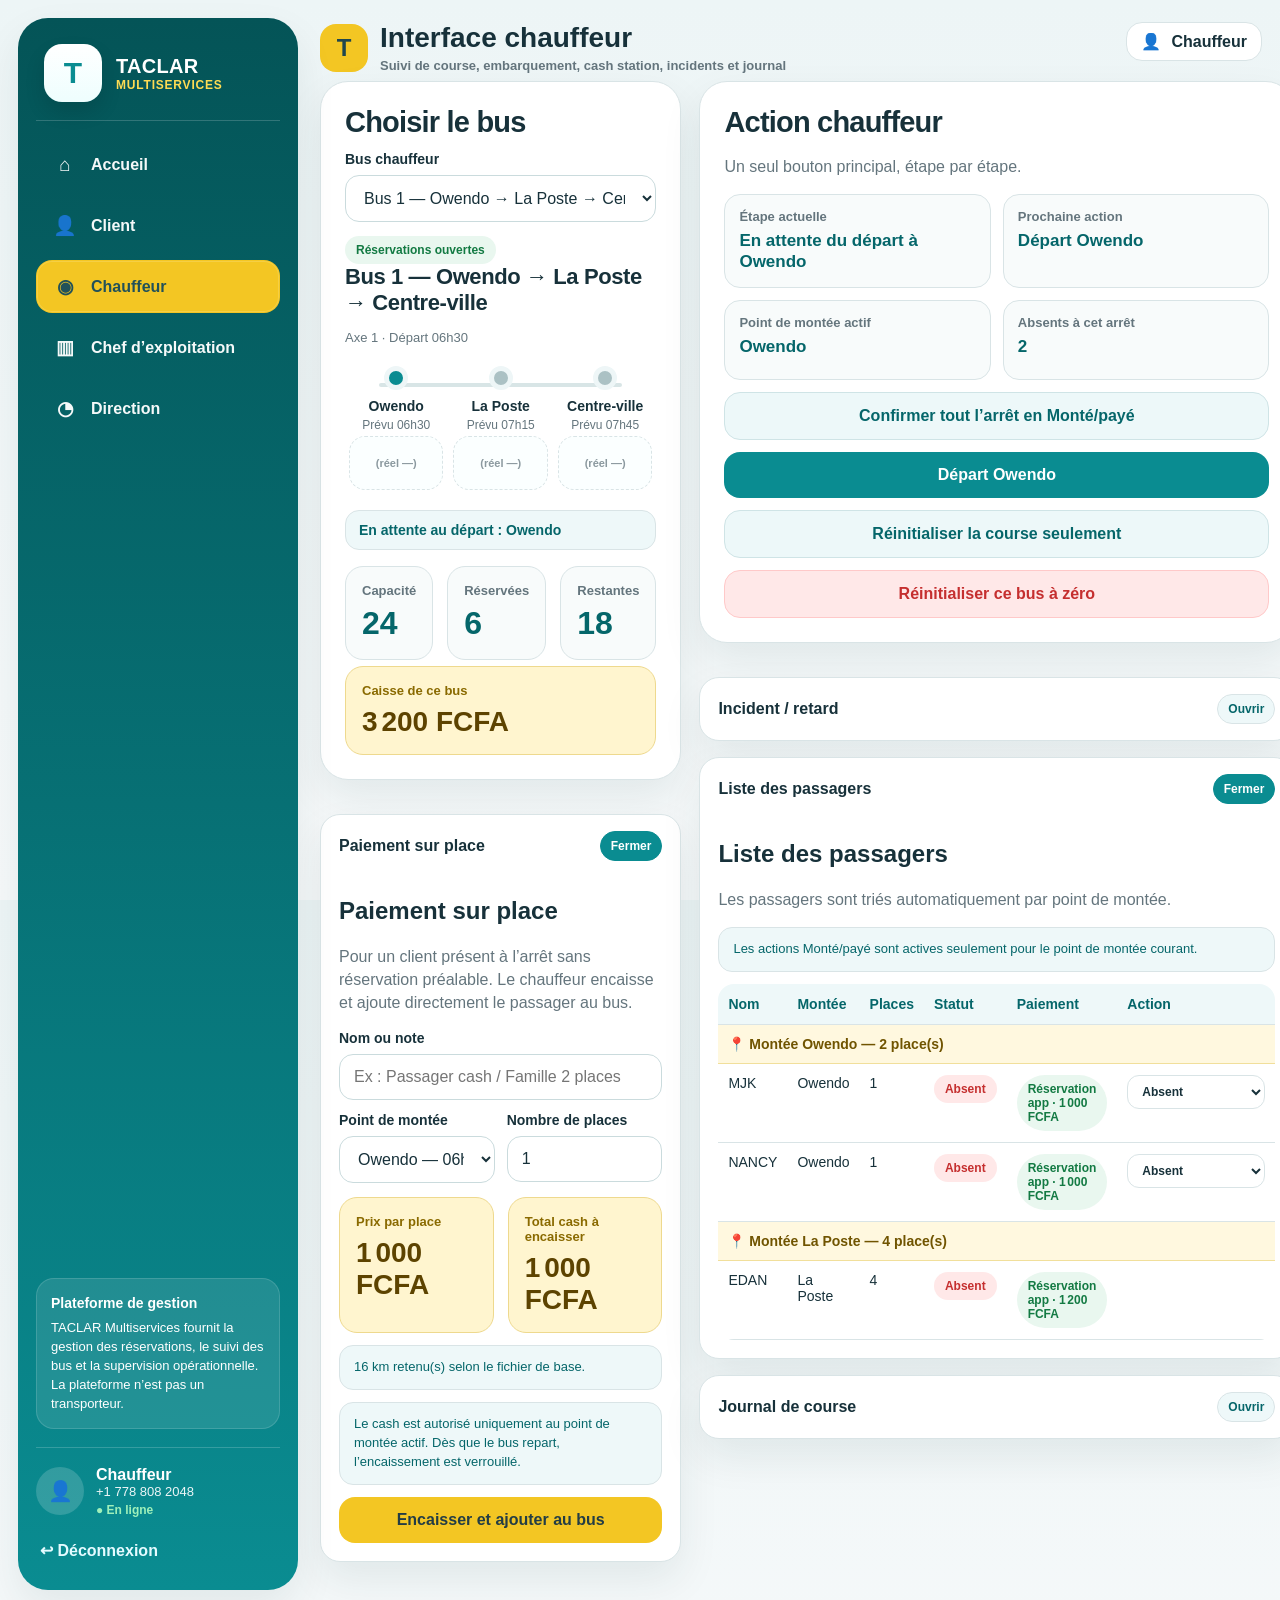
==== commit 05709e58: "Add files via upload" ====
--- a/chauffeur.html
+++ b/chauffeur.html
@@ -20,11 +20,10 @@
 
     <nav class="side-nav">
       <a class="side-link " href="index.html"><span class="icon">⌂</span><span>Accueil</span></a>
-      <a class="side-link " href="client.html"><span class="icon">🗓</span><span>Réservation</span></a>
-      <a class="side-link active" href="chauffeur.html"><span class="icon">👤</span><span>Interface chauffeur</span></a>
-      <a class="side-link " href="dispatch.html"><span class="icon">📍</span><span>Suivi des bus</span></a>
-      <a class="side-link " href="recettes.html"><span class="icon">📊</span><span>Recettes</span></a>
-      <a class="side-link " href="index.html"><span class="icon">⚙</span><span>Paramètres</span></a>
+      <a class="side-link " href="client.html"><span class="icon">👤</span><span>Client</span></a>
+      <a class="side-link active" href="chauffeur.html"><span class="icon">◉</span><span>Chauffeur</span></a>
+      <a class="side-link " href="dispatch.html"><span class="icon">▥</span><span>Chef d’exploitation</span></a>
+      <a class="side-link " href="direction.html"><span class="icon">◔</span><span>Direction</span></a>
     </nav>
 
     <div class="side-spacer"></div>
@@ -37,13 +36,13 @@
     <div class="profile-box">
       <div class="avatar">👤</div>
       <div>
-        <div style="font-weight:800">Client</div>
-        <div style="font-size:13px;opacity:.92">+241 06 12 34 56</div>
-        <span class="small-green">● En ligne</span>
+        <div style="font-weight:800" data-role-name>Chauffeur</div>
+        <div style="font-size:13px;opacity:.92">+1 778 808 2048</div>
+        <span class="small-green" data-role-status>● En ligne</span>
       </div>
     </div>
 
-    <a class="logout-link" href="index.html">↩ Déconnexion</a>
+    <a class="logout-link js-logout" href="login.html">↩ Déconnexion</a>
   </aside>
 
     <main class="content-area">
@@ -56,13 +55,7 @@
               <p>Suivi de course, embarquement, cash station, incidents et journal</p>
             </div>
           </div>
-          <nav class="top-nav">
-            <a href="index.html">Accueil</a>
-            <a href="client.html">Réservation</a>
-            <a class="active" href="chauffeur.html">Chauffeur</a>
-            <a href="dispatch.html">Suivi des bus</a>
-            <a href="recettes.html">Recettes</a>
-          </nav>
+          <div class="user-chip">👤 <span>Chauffeur</span></div>
         </div>
 
         <section class="driver-main">
@@ -421,5 +414,6 @@
     document.getElementById("cashSeats").addEventListener("input", updateCashFare);
     render();
   </script>
+  <script src="auth.js"></script>
 </body>
 </html>
--- a/styles.css
+++ b/styles.css
@@ -351,3 +351,10 @@
   .topbar-actions .user-chip{width:100%;justify-content:center}
   .whatsapp-box{flex-direction:column;align-items:flex-start}
 }
+
+.section-head-actions{display:flex;align-items:flex-start;justify-content:space-between;gap:18px;flex-wrap:wrap;margin-bottom:10px}
+.excel-btn{width:auto;margin:0;background:#137a43;color:#fff;border:1px solid #0d6737;padding:13px 18px;box-shadow:0 8px 18px rgba(19,122,67,.16)}
+.excel-btn:hover{background:#0f6d3a}
+@media(max-width:700px){.section-head-actions{display:block}.excel-btn{width:100%;margin-top:12px}}
+
+.section-head-inline{display:flex;align-items:flex-start;justify-content:space-between;gap:18px;flex-wrap:wrap}.section-head-inline h2{margin-bottom:6px}.export-daily-btn{width:auto;min-width:300px;margin-top:0}@media(max-width:700px){.export-daily-btn{width:100%;min-width:0}}
